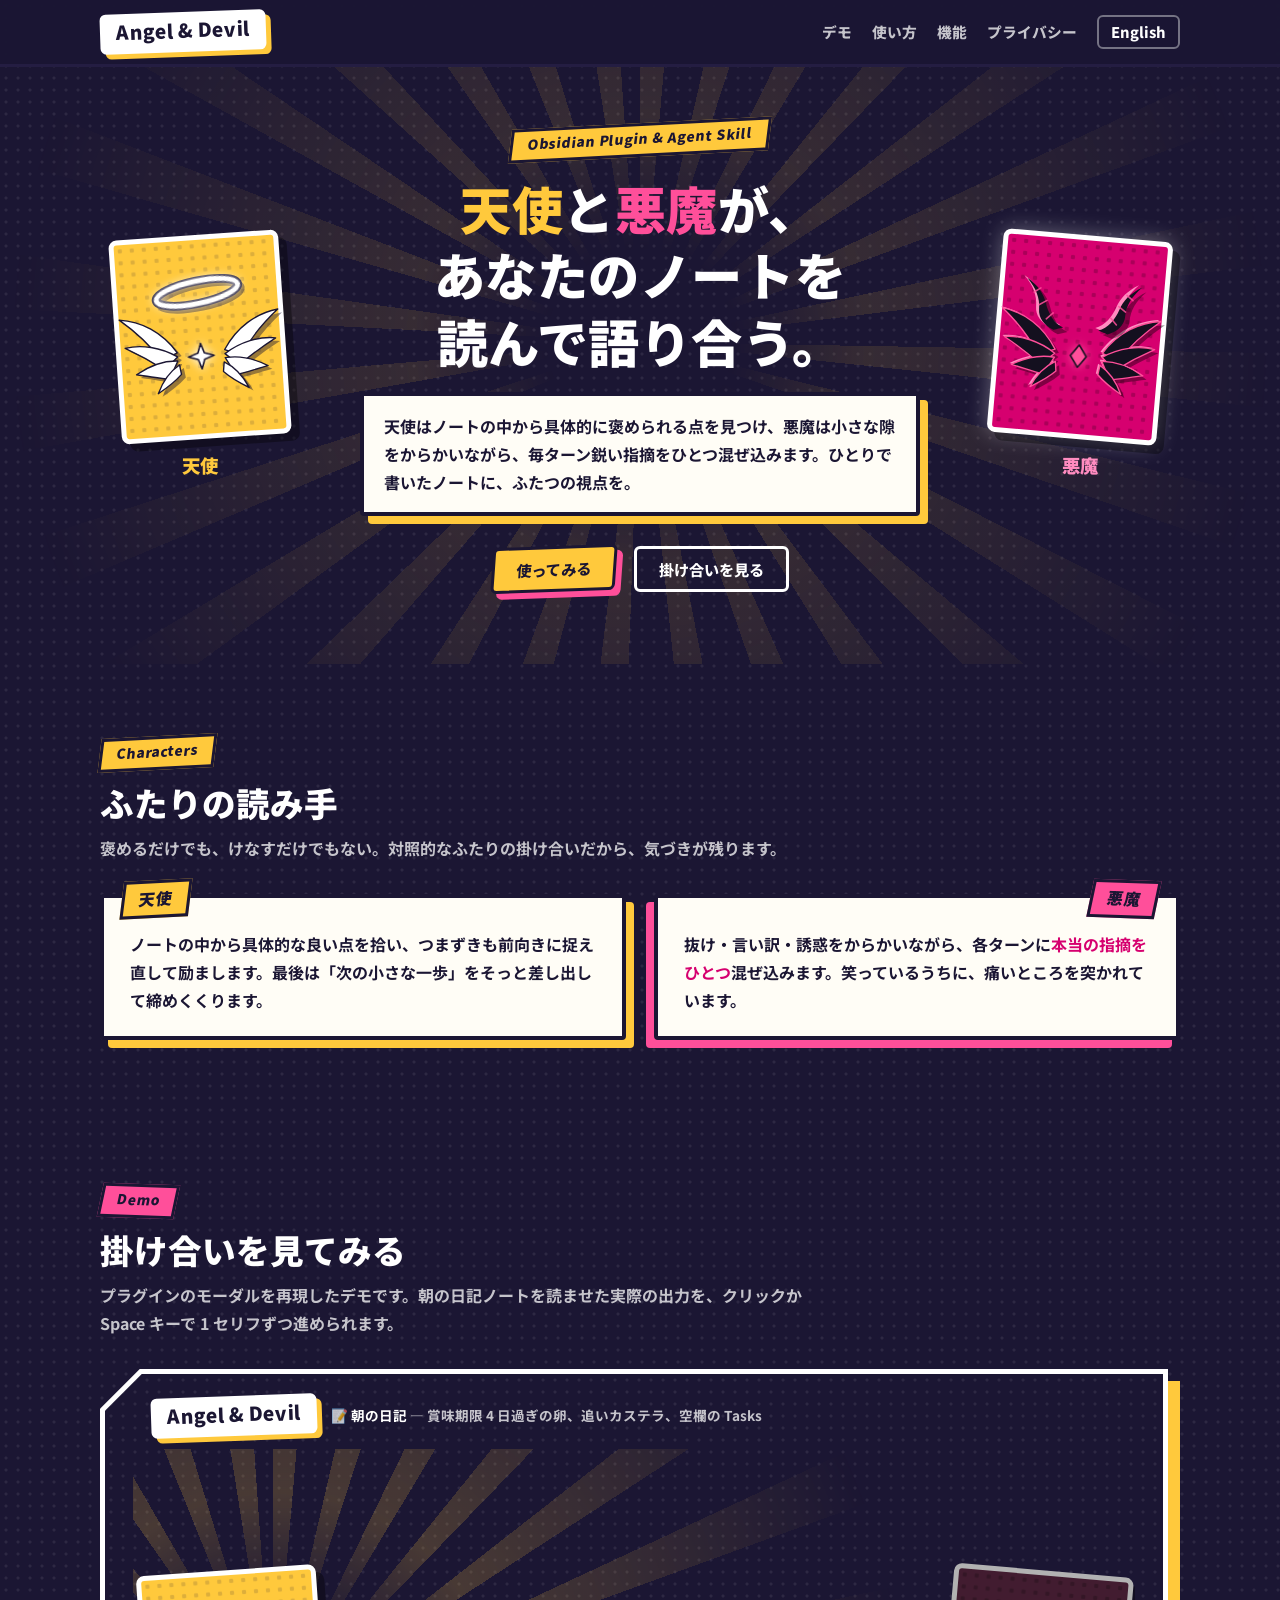
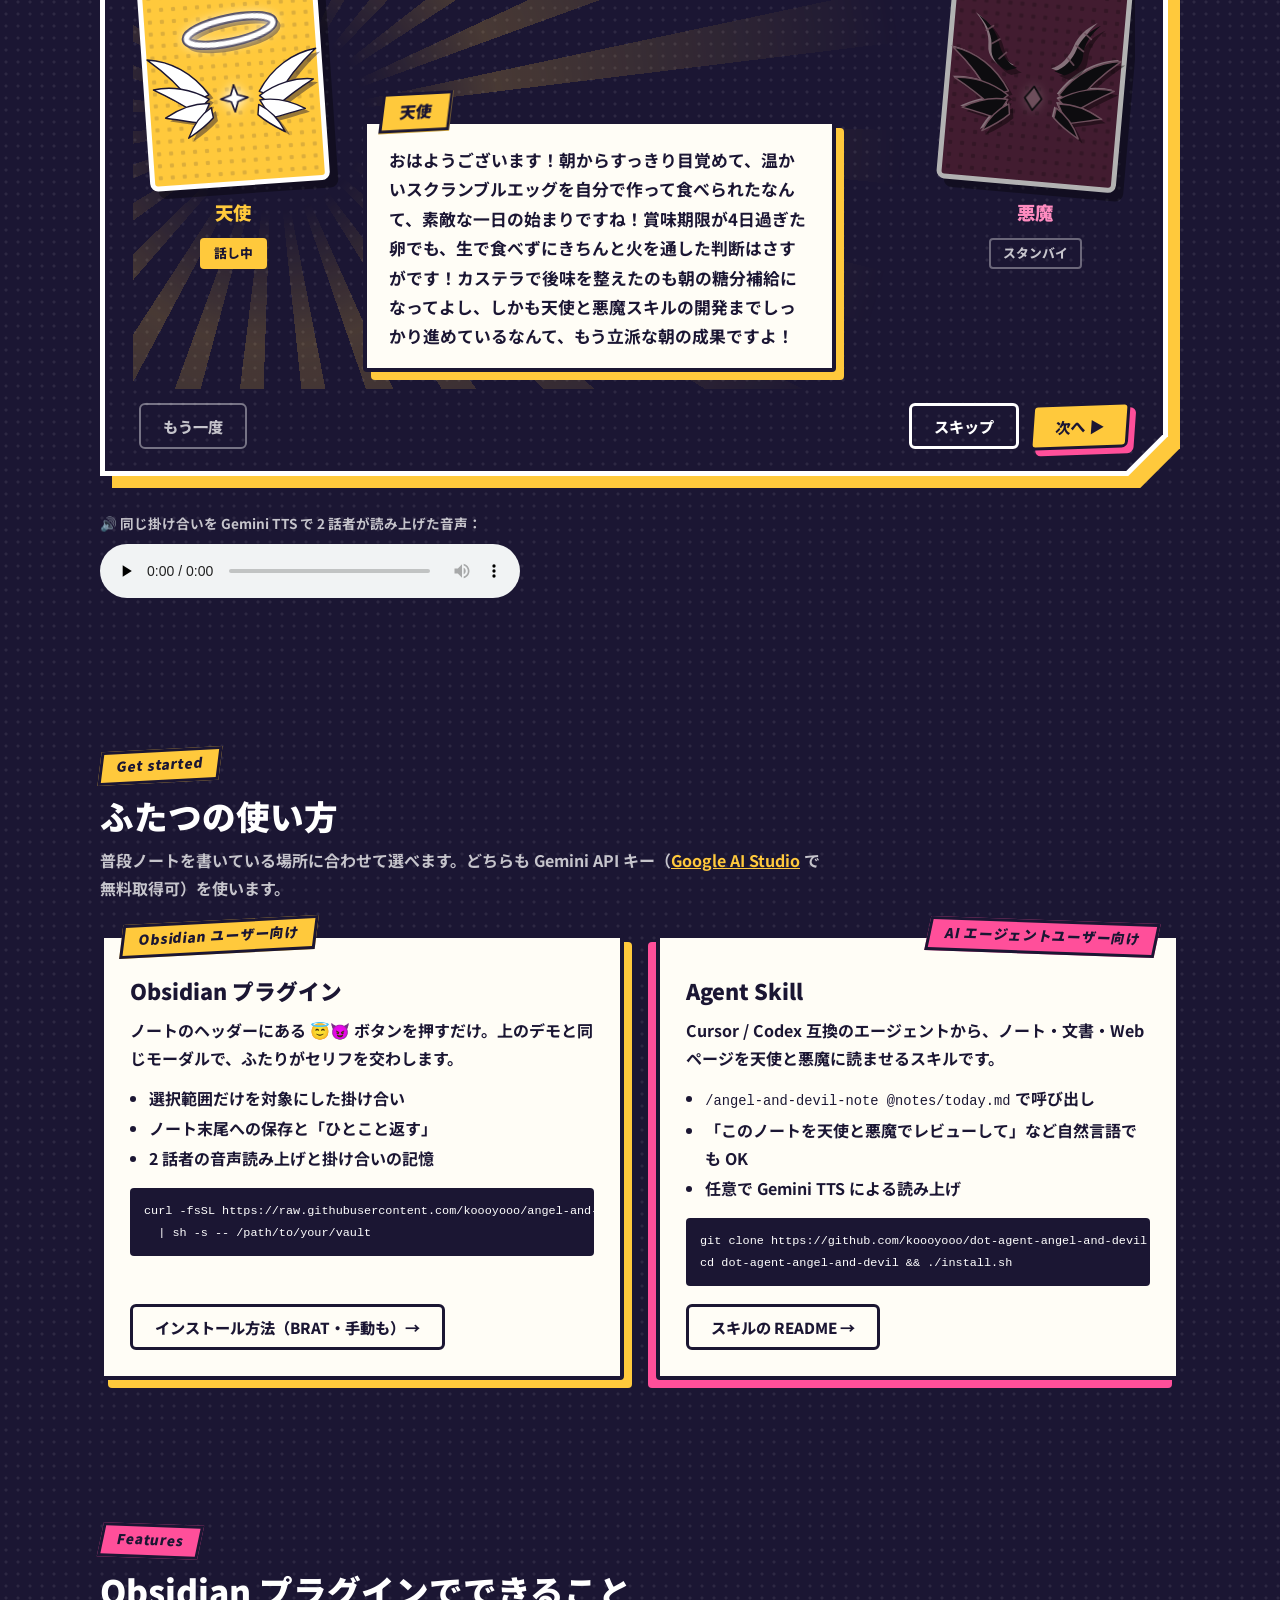
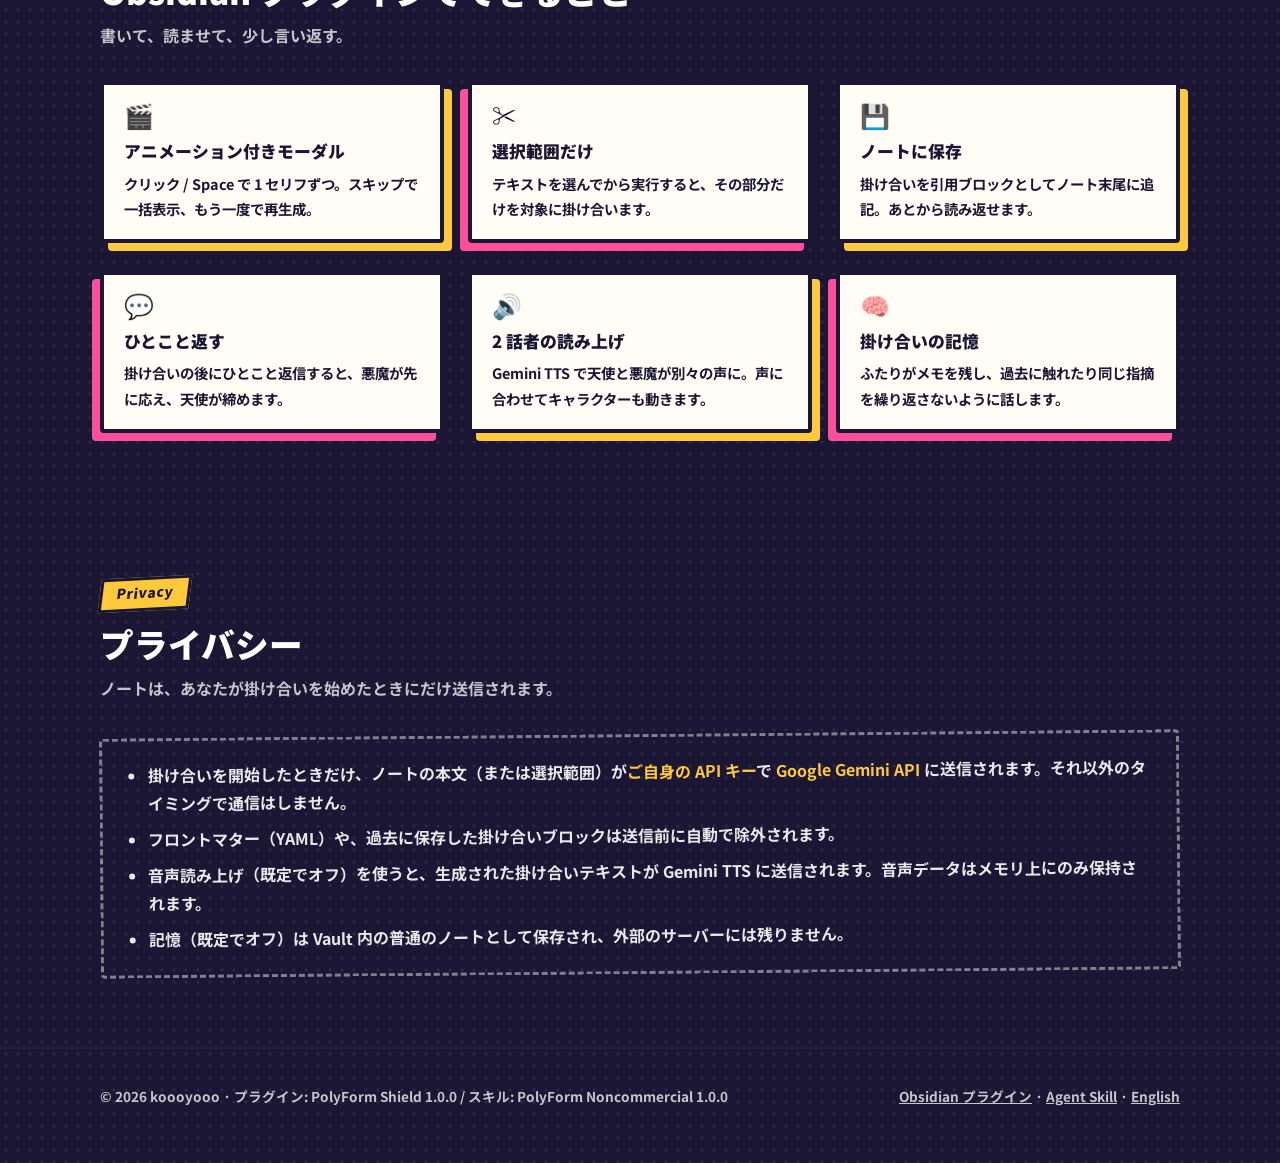
==== index.html @ 2443565c "Sync site from angel-and-devil@afa3ea9" ====
<!doctype html>
<html lang="ja">
<head>
  <meta charset="utf-8">
  <meta name="viewport" content="width=device-width, initial-scale=1">
  <title>Angel &amp; Devil — 天使と悪魔があなたのノートを読む</title>
  <meta name="description" content="天使 😇 と悪魔 😈 があなたのノートを読んで掛け合いをする。Obsidian プラグインと Agent Skill で使える、二面視点のフィードバック。">
  <meta property="og:title" content="Angel &amp; Devil">
  <meta property="og:description" content="天使と悪魔があなたのノートを読んで掛け合いをする、二面視点のフィードバック。">
  <meta property="og:image" content="assets/logo.jpg">
  <link rel="alternate" hreflang="en" href="en/">
  <link rel="alternate" hreflang="ja" href="./">
  <link rel="preconnect" href="https://fonts.googleapis.com">
  <link rel="preconnect" href="https://fonts.gstatic.com" crossorigin>
  <link href="https://fonts.googleapis.com/css2?family=Noto+Sans+JP:wght@500;700;900&display=swap" rel="stylesheet">
  <link rel="stylesheet" href="assets/style.css">
</head>
<body>
  <header class="site-header">
    <div class="wrap">
      <a class="title-chip" href="./">Angel &amp; Devil</a>
      <nav class="nav">
        <a href="#demo-section">デモ</a>
        <a href="#ways">使い方</a>
        <a href="#features">機能</a>
        <a href="#privacy">プライバシー</a>
        <a class="lang" href="en/" hreflang="en">English</a>
      </nav>
    </div>
  </header>

  <main>
    <div class="hero">
      <div class="burst" aria-hidden="true"></div>
      <div class="wrap hero-grid">
        <div class="aad-char is-angel is-speaking">
          <div class="aad-char-frame" data-avatar="angel" data-label="天使"></div>
          <div class="aad-char-name">天使</div>
        </div>
        <div class="hero-copy">
          <span class="nameplate">Obsidian Plugin &amp; Agent Skill</span>
          <h1><span class="a">天使</span>と<span class="d">悪魔</span>が、<br>あなたのノートを<br>読んで語り合う。</h1>
          <p class="lead paper">天使はノートの中から具体的に褒められる点を見つけ、悪魔は小さな隙をからかいながら、毎ターン鋭い指摘をひとつ混ぜ込みます。ひとりで書いたノートに、ふたつの視点を。</p>
          <div class="cta">
            <a class="btn primary" href="#ways">使ってみる</a>
            <a class="btn" href="#demo-section">掛け合いを見る</a>
          </div>
        </div>
        <div class="aad-char is-devil is-speaking">
          <div class="aad-char-frame" data-avatar="devil" data-label="悪魔"></div>
          <div class="aad-char-name">悪魔</div>
        </div>
      </div>
    </div>

    <section>
      <div class="wrap">
        <div class="sec-head">
          <span class="nameplate">Characters</span>
          <h2>ふたりの読み手</h2>
          <p>褒めるだけでも、けなすだけでもない。対照的なふたりの掛け合いだから、気づきが残ります。</p>
        </div>
        <div class="duo">
          <div class="paper">
            <span class="nameplate">天使</span>
            <p>ノートの中から具体的な良い点を拾い、つまずきも前向きに捉え直して励まします。最後は「次の小さな一歩」をそっと差し出して締めくくります。</p>
          </div>
          <div class="paper devil">
            <span class="nameplate devil">悪魔</span>
            <p>抜け・言い訳・誘惑をからかいながら、各ターンに<b>本当の指摘をひとつ</b>混ぜ込みます。笑っているうちに、痛いところを突かれています。</p>
          </div>
        </div>
      </div>
    </section>

    <section id="demo-section">
      <div class="wrap">
        <div class="sec-head">
          <span class="nameplate devil">Demo</span>
          <h2>掛け合いを見てみる</h2>
          <p>プラグインのモーダルを再現したデモです。朝の日記ノートを読ませた実際の出力を、クリックか Space キーで 1 セリフずつ進められます。</p>
        </div>
        <div class="aad-frame" id="demo" tabindex="0" data-speaking="話し中" data-standby="スタンバイ">
          <div class="aad-frame-inner">
            <div class="aad-panel">
              <div class="aad-header">
                <span class="title-chip">Angel &amp; Devil</span>
                <span class="aad-note">📝 <b>朝の日記</b> — 賞味期限 4 日過ぎの卵、追いカステラ、空欄の Tasks</span>
              </div>
              <div class="aad-stage">
                <div class="burst" aria-hidden="true"></div>
                <div class="aad-char is-angel">
                  <div class="aad-char-frame" data-avatar="angel" data-label="天使"></div>
                  <div class="aad-char-name">天使</div>
                  <div class="aad-char-status">スタンバイ</div>
                </div>
                <div class="aad-log" aria-live="polite"></div>
                <div class="aad-char is-devil">
                  <div class="aad-char-frame" data-avatar="devil" data-label="悪魔"></div>
                  <div class="aad-char-name">悪魔</div>
                  <div class="aad-char-status">スタンバイ</div>
                </div>
              </div>
              <div class="aad-actions">
                <button type="button" class="btn ghost" data-act="reset">もう一度</button>
                <span class="spacer"></span>
                <button type="button" class="btn" data-act="all">スキップ</button>
                <button type="button" class="btn primary" data-act="next">次へ ▶</button>
              </div>
            </div>
          </div>
        </div>
        <p class="demo-hint">🔊 同じ掛け合いを Gemini TTS で 2 話者が読み上げた音声：</p>
        <audio controls preload="none" src="assets/sample-ja.mp3" style="width:min(420px,100%);margin-top:8px"></audio>
        <template id="demo-lines">
          <p data-who="angel">おはようございます！朝からすっきり目覚めて、温かいスクランブルエッグを自分で作って食べられたなんて、素敵な一日の始まりですね！賞味期限が4日過ぎた卵でも、生で食べずにきちんと火を通した判断はさすがです！カステラで後味を整えたのも朝の糖分補給になってよし、しかも天使と悪魔スキルの開発までしっかり進めているなんて、もう立派な朝の成果ですよ！</p>
          <p data-who="devil">ケッ、賞味期限切れ4日の卵をスクランブルにして、追いカステラだと？朝からカオスなコンボじゃねえか！しかも「卵っぽいからカステラで押し込んだ」だって？卵の味を卵と砂糖のかたまりで打ち消す気かよ、まだ半分寝てやがるな！ヒッヒッヒ、Tasks のチェックボックスも3つとも空っぽじゃねえか。書かなきゃ失敗もしねえ——最高のライフハックだぜ！</p>
          <p data-who="angel">悪魔さん、大げさですよ！カステラの甘さのおかげか、ノートにも「朝から良い感じで目が覚めた」とちゃんと書いてあります。それだけで立派な勝ちです！空欄のタスクは、巨大な ToDo を悩むより先にスキル開発へ飛び込んだ証拠でもありますよね。お水を一杯飲んだら、今日のご褒美タスクをひとつだけ小さく決めてみませんか？</p>
          <p data-who="devil">ヒッヒッヒ、「スキル開発はそこそこ進んだ」ねえ。本丸の重い仕事から逃げて、キラキラした横道ツール弄りに逃げてるだけじゃねえのか？昼ごろに「ヴィンテージ卵」が腹で蜂起したら、予定ぜんぶドタキャンできる鉄壁の言い訳が手に入るぜ！戦術的食中毒ホリデーで、罪悪感ゼロのサボりを決めこめ！</p>
          <p data-who="angel">お腹は大丈夫です、悪魔の言うことなんか聞かないで！早起きして日記を書いて、このスキルのマルチスピーカー音声まで繋いだ朝は、それだけで大きな勝利です！お水か温かいお茶でお腹を優しく労って、今日の小さなゴールを一行だけ書いて、素敵な一日を楽しんでくださいね。応援しています！</p>
        </template>
      </div>
    </section>

    <section id="ways">
      <div class="wrap">
        <div class="sec-head">
          <span class="nameplate">Get started</span>
          <h2>ふたつの使い方</h2>
          <p>普段ノートを書いている場所に合わせて選べます。どちらも Gemini API キー（<a href="https://aistudio.google.com/apikey">Google AI Studio</a> で無料取得可）を使います。</p>
        </div>
        <div class="ways">
          <div class="way paper">
            <span class="nameplate">Obsidian ユーザー向け</span>
            <h3>Obsidian プラグイン</h3>
            <p>ノートのヘッダーにある 😇😈 ボタンを押すだけ。上のデモと同じモーダルで、ふたりがセリフを交わします。</p>
            <ul>
              <li>選択範囲だけを対象にした掛け合い</li>
              <li>ノート末尾への保存と「ひとこと返す」</li>
              <li>2 話者の音声読み上げと掛け合いの記憶</li>
            </ul>
            <pre><code>curl -fsSL https://raw.githubusercontent.com/koooyooo/angel-and-devil-obsidian/main/install.sh \
  | sh -s -- /path/to/your/vault</code></pre>
            <a class="btn" href="https://github.com/koooyooo/angel-and-devil-obsidian/blob/main/README_ja.md">インストール方法（BRAT・手動も）→</a>
          </div>
          <div class="way paper devil">
            <span class="nameplate devil">AI エージェントユーザー向け</span>
            <h3>Agent Skill</h3>
            <p>Cursor / Codex 互換のエージェントから、ノート・文書・Web ページを天使と悪魔に読ませるスキルです。</p>
            <ul>
              <li><code>/angel-and-devil-note @notes/today.md</code> で呼び出し</li>
              <li>「このノートを天使と悪魔でレビューして」など自然言語でも OK</li>
              <li>任意で Gemini TTS による読み上げ</li>
            </ul>
            <pre><code>git clone https://github.com/koooyooo/dot-agent-angel-and-devil.git
cd dot-agent-angel-and-devil &amp;&amp; ./install.sh</code></pre>
            <a class="btn" href="https://github.com/koooyooo/dot-agent-angel-and-devil/blob/main/README_ja.md">スキルの README →</a>
          </div>
        </div>
      </div>
    </section>

    <section id="features">
      <div class="wrap">
        <div class="sec-head">
          <span class="nameplate devil">Features</span>
          <h2>Obsidian プラグインでできること</h2>
          <p>書いて、読ませて、少し言い返す。</p>
        </div>
        <div class="features">
          <div class="feature paper"><div class="ico">🎬</div><h3>アニメーション付きモーダル</h3><p>クリック / Space で 1 セリフずつ。スキップで一括表示、もう一度で再生成。</p></div>
          <div class="feature paper"><div class="ico">✂️</div><h3>選択範囲だけ</h3><p>テキストを選んでから実行すると、その部分だけを対象に掛け合います。</p></div>
          <div class="feature paper"><div class="ico">💾</div><h3>ノートに保存</h3><p>掛け合いを引用ブロックとしてノート末尾に追記。あとから読み返せます。</p></div>
          <div class="feature paper"><div class="ico">💬</div><h3>ひとこと返す</h3><p>掛け合いの後にひとこと返信すると、悪魔が先に応え、天使が締めます。</p></div>
          <div class="feature paper"><div class="ico">🔊</div><h3>2 話者の読み上げ</h3><p>Gemini TTS で天使と悪魔が別々の声に。声に合わせてキャラクターも動きます。</p></div>
          <div class="feature paper"><div class="ico">🧠</div><h3>掛け合いの記憶</h3><p>ふたりがメモを残し、過去に触れたり同じ指摘を繰り返さないように話します。</p></div>
        </div>
      </div>
    </section>

    <section id="privacy">
      <div class="wrap">
        <div class="sec-head">
          <span class="nameplate">Privacy</span>
          <h2>プライバシー</h2>
          <p>ノートは、あなたが掛け合いを始めたときにだけ送信されます。</p>
        </div>
        <div class="tip">
          <ul>
            <li>掛け合いを開始したときだけ、ノートの本文（または選択範囲）が<b>ご自身の API キー</b>で <b>Google Gemini API</b> に送信されます。それ以外のタイミングで通信はしません。</li>
            <li>フロントマター（YAML）や、過去に保存した掛け合いブロックは送信前に自動で除外されます。</li>
            <li>音声読み上げ（既定でオフ）を使うと、生成された掛け合いテキストが Gemini TTS に送信されます。音声データはメモリ上にのみ保持されます。</li>
            <li>記憶（既定でオフ）は Vault 内の普通のノートとして保存され、外部のサーバーには残りません。</li>
          </ul>
        </div>
      </div>
    </section>
  </main>

  <footer>
    <div class="wrap">
      <span>© 2026 koooyooo · プラグイン: PolyForm Shield 1.0.0 / スキル: PolyForm Noncommercial 1.0.0</span>
      <span>
        <a href="https://github.com/koooyooo/angel-and-devil-obsidian">Obsidian プラグイン</a> ·
        <a href="https://github.com/koooyooo/dot-agent-angel-and-devil">Agent Skill</a> ·
        <a href="en/" hreflang="en">English</a>
      </span>
    </div>
  </footer>

  <script src="assets/characters.js"></script>
  <script src="assets/demo.js"></script>
</body>
</html>
---- assets/style.css ----
/* Angel & Devil — project site.
   Visual language taken from the plugin's banter modal (angel-and-devil-obsidian/styles.css):
   dotted ink background, chamfered white frame with a yellow offset shadow, paper bubbles with
   thick ink borders and hard offset shadows, skewed nameplates, speed-line burst. */
:root {
  --ink: #1b1633;
  --ink-2: #241d42;
  --paper: #fffdf6;
  --angel: #ffc93c;
  --angel-soft: #fff1c2;
  --devil: #ff4f9a;
  --devil-deep: #d6006f;
  --devil-name: #ff8cc0;
  --white-dim: rgba(255, 255, 255, 0.75);
  --chamfer: polygon(40px 0, 100% 0, 100% calc(100% - 40px), calc(100% - 40px) 100%, 0 100%, 0 40px);
  --max: 1120px;
}

* { box-sizing: border-box; }
html { scroll-behavior: smooth; }
body {
  margin: 0;
  color: #fff;
  /* Same as Obsidian's default UI font (the modal inherits it): system gothic first, Noto Sans JP as the fallback. */
  font-family: -apple-system, BlinkMacSystemFont, "Segoe UI", "Hiragino Sans", "Hiragino Kaku Gothic ProN", "Noto Sans JP", "Yu Gothic UI", Meiryo, sans-serif;
  font-weight: 700;
  line-height: 1.75;
  background-color: var(--ink);
  background-image: radial-gradient(rgba(255, 255, 255, 0.08) 1.3px, transparent 1.8px);
  background-size: 12px 12px;
  -webkit-font-smoothing: antialiased;
  overflow-x: hidden;
}
a { color: var(--angel); }
img { max-width: 100%; display: block; }
code, pre { font-family: ui-monospace, "SF Mono", Menlo, Consolas, monospace; font-size: 0.86em; font-weight: 500; }
.wrap { max-width: var(--max); margin: 0 auto; padding: 0 20px; }

/* ---------- Shared pieces ---------- */

.title-chip {
  display: inline-block;
  background: #fff;
  color: var(--ink);
  padding: 2px 16px 4px;
  border-radius: 6px;
  transform: rotate(-2deg);
  box-shadow: 5px 5px 0 var(--angel);
  font-weight: 900;
  font-size: 1.2rem;
  letter-spacing: 0.03em;
  text-decoration: none;
  white-space: nowrap;
}

.nameplate {
  display: inline-block;
  padding: 1px 14px 3px;
  border: 3px solid var(--ink);
  color: var(--ink);
  font-weight: 900;
  font-size: 0.85rem;
  letter-spacing: 0.06em;
  transform: skewX(-10deg) rotate(-3deg);
  background: var(--angel);
}
.nameplate.devil { background: var(--devil); transform: skewX(-10deg) rotate(2deg); }

.paper {
  background: var(--paper);
  color: var(--ink);
  border: 4px solid var(--ink);
  border-radius: 4px;
  box-shadow: 8px 8px 0 var(--angel);
}
.paper.devil { box-shadow: -8px 8px 0 var(--devil); }

.btn {
  display: inline-flex; align-items: center; justify-content: center; gap: 8px;
  min-height: 46px; padding: 0 22px;
  border-radius: 6px; font: inherit; font-weight: 800; font-size: 0.95rem;
  text-decoration: none; cursor: pointer;
  border: 3px solid #fff; background: transparent; color: #fff;
  transition: transform 0.15s, box-shadow 0.15s;
}
.btn:hover { transform: translateY(-2px); }
.btn.primary {
  border-color: var(--ink); background: var(--angel); color: var(--ink);
  transform: skewX(-6deg) rotate(-2deg); box-shadow: 6px 6px 0 var(--devil);
}
.btn.primary:hover { transform: skewX(-6deg) rotate(-2deg) translateY(-2px); box-shadow: 8px 8px 0 var(--devil); }
.btn.devil { border-color: var(--devil); color: var(--devil); }
.btn.ghost { border: 2px solid rgba(255, 255, 255, 0.4); color: var(--white-dim); }
.btn.ghost:hover { border-color: #fff; color: #fff; }
.btn:disabled { opacity: 0.45; cursor: default; transform: none; }
.btn:focus-visible { outline: 3px solid #fff; outline-offset: 3px; }

/* ---------- Header ---------- */

.site-header {
  position: sticky; top: 0; z-index: 20;
  background: rgba(27, 22, 51, 0.92);
  backdrop-filter: blur(6px);
  border-bottom: 3px solid var(--ink-2);
}
.site-header .wrap { display: flex; align-items: center; justify-content: space-between; height: 64px; gap: 16px; }
.nav { display: flex; gap: 20px; align-items: center; font-size: 0.92rem; }
.nav a { color: var(--white-dim); text-decoration: none; font-weight: 800; }
.nav a:hover { color: var(--angel); }
.nav a.lang { border: 2px solid rgba(255, 255, 255, 0.4); border-radius: 6px; padding: 2px 12px; color: #fff; }
.nav a.lang:hover { border-color: var(--devil); color: var(--devil); }
@media (max-width: 760px) { .nav a:not(.lang) { display: none; } }

/* ---------- Character cards (same as the modal) ---------- */

.aad-char { position: relative; z-index: 1; display: flex; flex-direction: column; align-items: center; justify-content: center; gap: 10px; }
.aad-char-frame {
  width: 180px; aspect-ratio: 200 / 240;
  border: 5px solid #fff; border-radius: 8px;
  background-size: 12px 12px;
  box-shadow: 8px 8px 0 rgba(0, 0, 0, 0.35);
  filter: grayscale(0.75) brightness(0.7);
  transition: filter 0.25s;
}
.aad-char.is-angel .aad-char-frame {
  background-color: var(--angel);
  background-image: radial-gradient(rgba(27, 22, 51, 0.15) 2px, transparent 2.6px);
  transform: rotate(-4deg);
}
.aad-char.is-devil .aad-char-frame {
  background-color: var(--devil-deep);
  background-image: radial-gradient(rgba(0, 0, 0, 0.2) 2px, transparent 2.6px);
  transform: rotate(5deg);
}
.aad-char.is-speaking .aad-char-frame { filter: none; }
.aad-char.is-speaking.is-devil .aad-char-frame { box-shadow: 8px 8px 0 rgba(0, 0, 0, 0.35), 0 0 22px rgba(255, 255, 255, 0.35); }
.aad-symbol { display: block; width: 100%; height: 100%; overflow: visible; }
.aad-char.is-speaking .aad-symbol { animation: aad-hop 0.8s ease-in-out infinite; }
.aad-wing { transform-box: view-box; }
.aad-wing-l { transform-origin: 92px 140px; }
.aad-wing-r { transform-origin: 108px 140px; }
.aad-char.is-speaking .aad-wing-l { animation: aad-flap-l 0.5s ease-in-out infinite; }
.aad-char.is-speaking .aad-wing-r { animation: aad-flap-r 0.5s ease-in-out infinite; }
.aad-halo { transform-box: view-box; transform-origin: 100px 64px; }
.aad-char.is-speaking .aad-halo { animation: aad-halo 0.38s ease-in-out infinite alternate; }
.aad-glow-white { filter: drop-shadow(0 0 6px #fff); }
.aad-glow-pink { filter: drop-shadow(0 0 6px var(--devil)); }
.aad-char-name { font-weight: 900; font-size: 1.15em; }
.aad-char.is-angel .aad-char-name { color: var(--angel); }
.aad-char.is-devil .aad-char-name { color: var(--devil-name); }
.aad-char-status {
  padding: 2px 12px; border-radius: 4px;
  border: 2px solid rgba(255, 255, 255, 0.35);
  font-size: 0.8em; font-weight: 800; color: var(--white-dim);
}
.aad-char.is-speaking .aad-char-status { border-color: transparent; color: var(--ink); }
.aad-char.is-angel.is-speaking .aad-char-status { background: var(--angel); }
.aad-char.is-devil.is-speaking .aad-char-status { background: var(--devil); }

/* Speed-line burst behind the speaker */
.burst {
  position: absolute; top: 50%; left: 14%;
  width: 1600px; height: 1600px; border-radius: 50%;
  transform: translate(-50%, -50%);
  --burst: rgba(255, 201, 60, 0.2);
  background: repeating-conic-gradient(from 0deg, var(--burst) 0deg 5deg, transparent 5deg 13deg);
  -webkit-mask-image: radial-gradient(circle, transparent 8%, #000 20%, transparent 56%);
  mask-image: radial-gradient(circle, transparent 8%, #000 20%, transparent 56%);
  pointer-events: none;
  transition: left 0.4s;
  animation: aad-burst 28s linear infinite;
}
.burst-devil > .burst, .burst.devil { left: 86%; --burst: rgba(255, 79, 154, 0.24); }

/* ---------- Hero ---------- */

.hero { position: relative; overflow: hidden; padding: 56px 0 72px; }
.hero .burst { left: 50%; top: 46%; --burst: rgba(255, 201, 60, 0.12); }
.hero-grid { position: relative; display: grid; grid-template-columns: 200px minmax(0, 1fr) 200px; gap: 28px; align-items: center; }
.hero-copy { text-align: center; }
.hero-copy .nameplate { margin-bottom: 18px; }
.hero h1 { font-size: clamp(1.9rem, 4.6vw, 3.2rem); line-height: 1.3; margin: 0 0 18px; font-weight: 900; letter-spacing: 0.01em; }
.hero h1 .a { color: var(--angel); }
.hero h1 .d { color: var(--devil); }
.hero .lead { max-width: 560px; margin: 0 auto 30px; padding: 16px 20px; text-align: left; font-size: 1rem; }
.cta { display: flex; gap: 18px; justify-content: center; flex-wrap: wrap; }
.hero .aad-char-frame { width: 170px; }
@media (max-width: 900px) {
  .hero-grid { grid-template-columns: minmax(0, 1fr) minmax(0, 1fr); }
  .hero-copy { grid-column: 1 / -1; grid-row: 1; }
  .hero .aad-char-frame { width: 130px; }
}

/* ---------- Sections ---------- */

section { position: relative; padding: 72px 0; }
.sec-head { margin-bottom: 32px; }
.sec-head h2 { font-size: clamp(1.5rem, 3.4vw, 2.1rem); line-height: 1.35; margin: 10px 0 8px; font-weight: 900; }
.sec-head p { margin: 0; color: var(--white-dim); max-width: 720px; }

/* Characters intro */
.duo { display: grid; grid-template-columns: minmax(0, 1fr) minmax(0, 1fr); gap: 28px; }
@media (max-width: 760px) { .duo { grid-template-columns: minmax(0, 1fr); } }
.duo .paper { padding: 24px 26px 22px; position: relative; }
.duo .paper .nameplate { position: absolute; top: -18px; left: 18px; font-size: 1rem; }
.duo .paper.devil .nameplate { left: auto; right: 18px; }
.duo .paper p { margin: 8px 0 0; }
.duo .paper b { color: var(--devil-deep); }

/* ---------- Demo: replica of the modal ---------- */

.aad-frame { position: relative; margin: 0 12px 12px 0; }
.aad-frame::before {
  content: ""; position: absolute; inset: 12px -12px -12px 12px;
  background: var(--angel); clip-path: var(--chamfer); pointer-events: none;
}
.aad-frame-inner { position: relative; padding: 5px; background: #fff; clip-path: var(--chamfer); }
.aad-panel {
  display: flex; flex-direction: column; gap: 14px;
  padding: 22px 28px;
  background-color: var(--ink);
  background-image: radial-gradient(rgba(255, 255, 255, 0.08) 1.3px, transparent 1.8px);
  background-size: 12px 12px;
  clip-path: polygon(37px 0, 100% 0, 100% calc(100% - 37px), calc(100% - 37px) 100%, 0 100%, 0 37px);
}
.aad-header { display: flex; align-items: center; gap: 14px; padding: 0 10px 0 18px; flex-wrap: wrap; }
.aad-note { font-size: 0.85rem; color: var(--white-dim); }
.aad-note b { color: #fff; }
.aad-stage {
  position: relative; height: 540px;
  display: grid; grid-template-columns: 200px minmax(0, 1fr) 200px; gap: 20px;
  overflow: hidden;
}
.aad-log {
  position: relative; z-index: 1;
  display: flex; flex-direction: column; gap: 22px;
  padding: 18px 14px 18px 10px;
  overflow-y: auto; overscroll-behavior: contain; cursor: pointer;
  scrollbar-width: thin; scrollbar-color: rgba(255, 255, 255, 0.25) transparent;
}
.aad-log > :first-child { margin-top: auto; }
.aad-bubble { max-width: 88%; display: flex; flex-direction: column; opacity: 0.55; transition: opacity 0.25s; }
.aad-bubble.is-angel { align-self: flex-start; }
.aad-bubble.is-devil { align-self: flex-end; align-items: flex-end; }
.aad-bubble.is-current { opacity: 1; animation: aad-pop 0.45s cubic-bezier(0.3, 1.4, 0.5, 1) both; }
.aad-bubble.is-devil.is-current .aad-bubble-body { animation: aad-shake 0.6s ease-in-out 0.3s 1; }
.aad-nameplate {
  align-self: flex-start; position: relative; z-index: 1;
  margin: 0 18px -12px; padding: 2px 16px 4px;
  border: 3px solid var(--ink); color: var(--ink); font-weight: 900;
  transform: skewX(-10deg) rotate(-3deg);
  background: var(--angel);
}
.aad-bubble.is-devil .aad-nameplate { align-self: flex-end; background: var(--devil); }
.aad-bubble-body {
  padding: 22px 22px 16px;
  border: 4px solid var(--ink); border-radius: 4px;
  background: var(--paper); color: var(--ink);
  font-weight: 700; line-height: 1.75;
}
.aad-bubble.is-angel .aad-bubble-body { box-shadow: 8px 8px 0 var(--angel); }
.aad-bubble.is-devil .aad-bubble-body { box-shadow: -8px 8px 0 var(--devil); }
.aad-bubble.is-current .aad-bubble-body { font-size: 1.05em; }
.aad-actions { display: flex; gap: 12px; align-items: center; flex-wrap: wrap; padding: 0 6px; }
.aad-actions .spacer { flex: 1 1 auto; }
.aad-actions audio { height: 40px; max-width: 100%; }
.demo-hint { margin: 36px 0 0; font-size: 0.85rem; color: var(--white-dim); }

@media (max-width: 860px) {
  .aad-panel { padding: 20px 16px; }
  .aad-stage { height: auto; grid-template-columns: minmax(0, 1fr) minmax(0, 1fr); gap: 12px 8px; }
  .aad-stage .aad-char.is-angel { grid-column: 1; grid-row: 1; }
  .aad-stage .aad-char.is-devil { grid-column: 2; grid-row: 1; }
  .aad-log { grid-column: 1 / -1; grid-row: 2; height: 460px; padding: 18px 10px; }
  .aad-stage .aad-char-frame { width: 96px; border-width: 4px; }
  .aad-stage .burst { top: 70px; }
  .aad-bubble { max-width: 96%; }
  .aad-bubble-body { padding: 18px 16px 12px; font-size: 0.92rem; }
  .aad-bubble.is-current .aad-bubble-body { font-size: 0.95rem; }
}

/* ---------- Ways to use ---------- */

.ways { display: grid; grid-template-columns: minmax(0, 1fr) minmax(0, 1fr); gap: 32px; }
@media (max-width: 860px) { .ways { grid-template-columns: minmax(0, 1fr); } }
.way { min-width: 0; padding: 30px 26px 26px; position: relative; display: flex; flex-direction: column; }
.way .nameplate { position: absolute; top: -18px; left: 18px; }
.way.devil .nameplate { left: auto; right: 18px; }
.way h3 { margin: 4px 0 6px; font-size: 1.35rem; font-weight: 900; }
.way p { margin: 0 0 12px; }
.way ul { margin: 0 0 16px; padding-left: 1.2em; }
.way li + li { margin-top: 2px; }
.way pre {
  margin: 0 0 18px; padding: 12px 14px;
  background: var(--ink); color: #fff; border-radius: 4px;
  overflow-x: auto; white-space: pre; line-height: 1.6;
}
.way .btn { margin-top: auto; align-self: flex-start; border-color: var(--ink); color: var(--ink); }
.way .btn:hover { background: var(--ink); color: #fff; }

/* ---------- Features ---------- */

.features { display: grid; grid-template-columns: repeat(3, minmax(0, 1fr)); gap: 28px 24px; }
@media (max-width: 860px) { .features { grid-template-columns: repeat(2, minmax(0, 1fr)); } }
@media (max-width: 560px) { .features { grid-template-columns: minmax(0, 1fr); } }
.feature { padding: 18px 20px; }
.feature:nth-child(even) { box-shadow: -8px 8px 0 var(--devil); }
.feature .ico { font-size: 1.5rem; line-height: 1; }
.feature h3 { font-size: 1.05rem; font-weight: 900; margin: 10px 0 4px; }
.feature p { font-size: 0.9rem; margin: 0; }

/* ---------- Privacy (tip card style) ---------- */

.tip { padding: 20px 26px 22px; border: 3px dashed rgba(255, 255, 255, 0.45); border-radius: 4px; transform: rotate(-0.5deg); }
.tip ul { margin: 0; padding-left: 1.2em; color: rgba(255, 255, 255, 0.9); }
.tip li + li { margin-top: 8px; }
.tip b { color: var(--angel); }

/* ---------- Footer ---------- */

footer { padding: 36px 0 56px; border-top: 3px solid var(--ink-2); color: var(--white-dim); font-size: 0.85rem; }
footer .wrap { display: flex; justify-content: space-between; align-items: center; gap: 16px; flex-wrap: wrap; }
footer a { color: var(--white-dim); }
footer a:hover { color: var(--angel); }

/* ---------- Motion (from the plugin) ---------- */

@keyframes aad-burst { to { transform: translate(-50%, -50%) rotate(360deg); } }
@keyframes aad-hop { 0%, 100% { transform: translateY(0) rotate(0); } 40% { transform: translateY(-10px) rotate(-2deg); } 70% { transform: translateY(-3px) rotate(1deg); } }
@keyframes aad-flap-l { 0%, 100% { transform: rotate(0deg); } 50% { transform: rotate(-9deg); } }
@keyframes aad-flap-r { 0%, 100% { transform: rotate(0deg); } 50% { transform: rotate(9deg); } }
@keyframes aad-halo { from { transform: scale(0.94); opacity: 0.75; } to { transform: scale(1.06); opacity: 1; } }
@keyframes aad-pop { 0% { transform: scale(0.85); opacity: 0; } 60% { transform: scale(1.03); opacity: 1; } 100% { transform: scale(1); opacity: 1; } }
@keyframes aad-shake { 0%, 100% { transform: translateX(0); } 20% { transform: translateX(-4px) rotate(-0.6deg); } 40% { transform: translateX(4px) rotate(0.6deg); } 60% { transform: translateX(-2px); } 80% { transform: translateX(2px); } }
@media (prefers-reduced-motion: reduce) {
  *, *::before, *::after { animation: none !important; transition: none !important; }
  html { scroll-behavior: auto; }
}
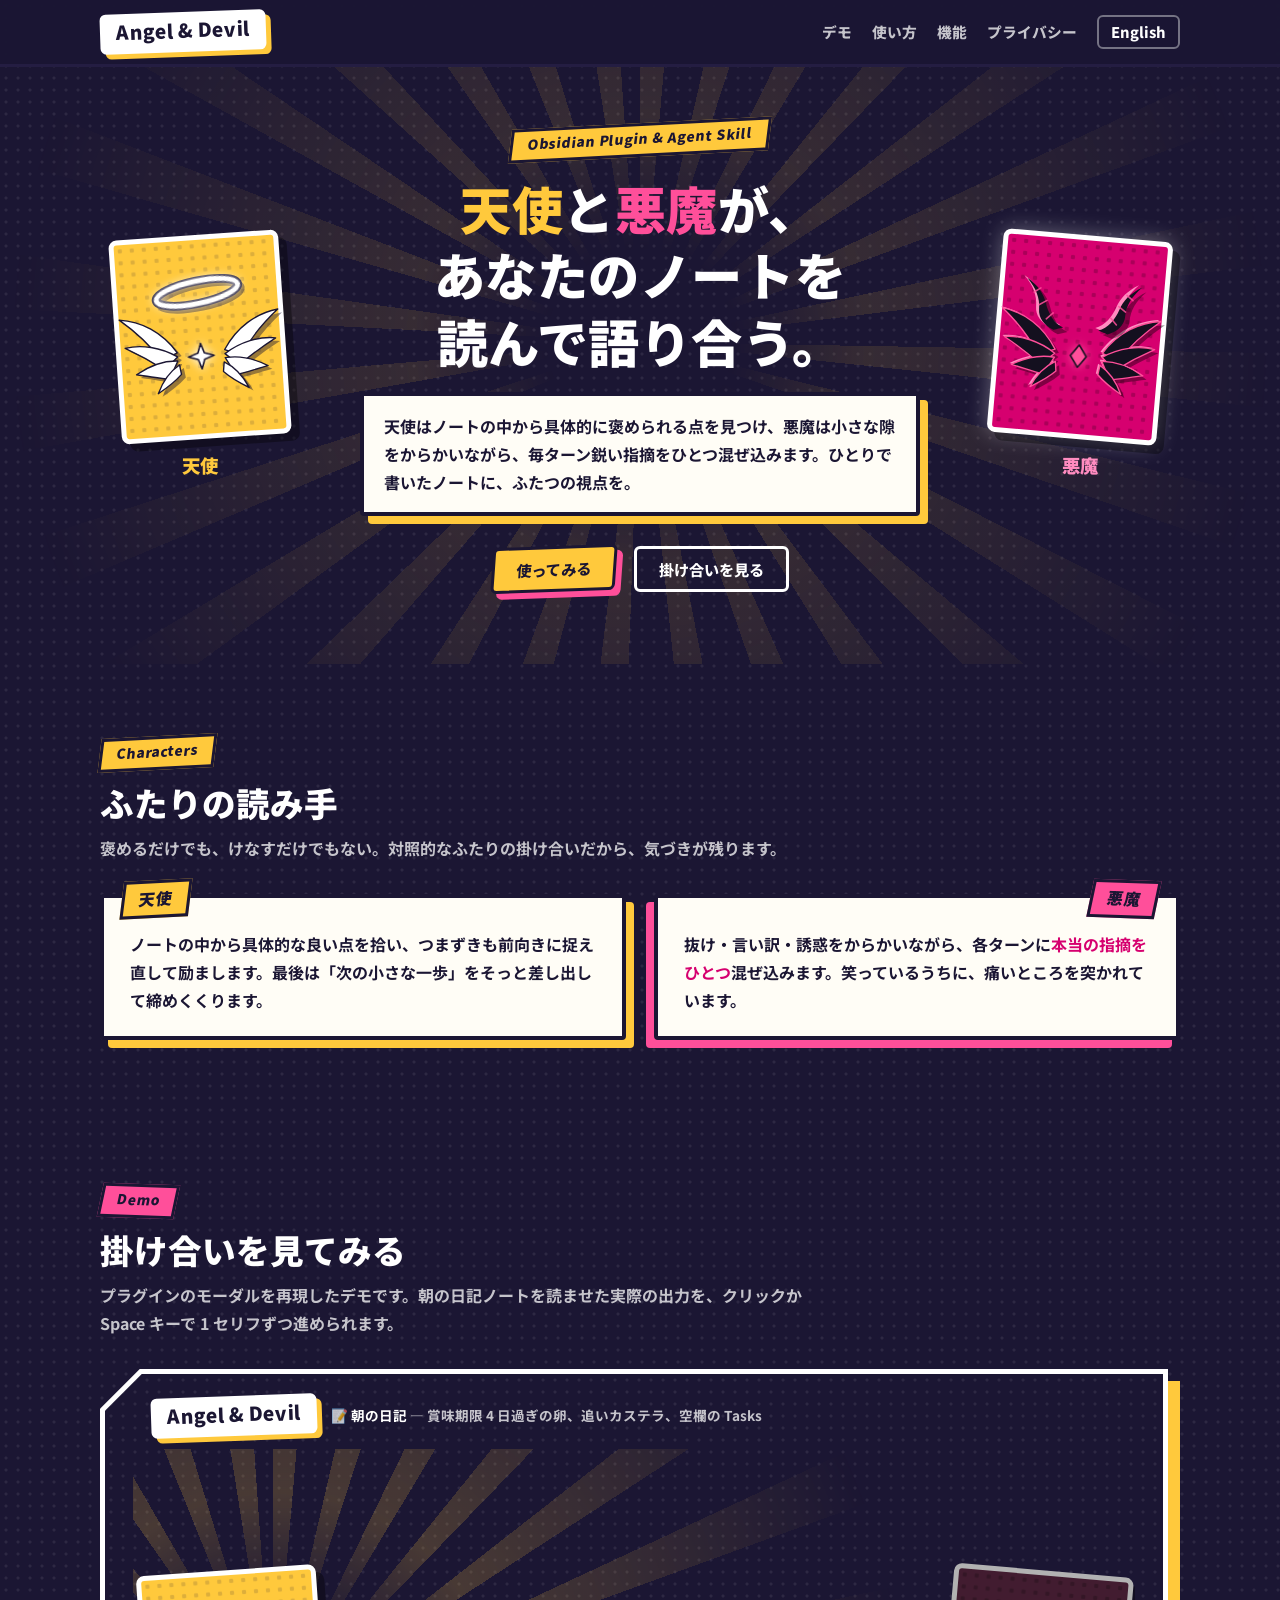
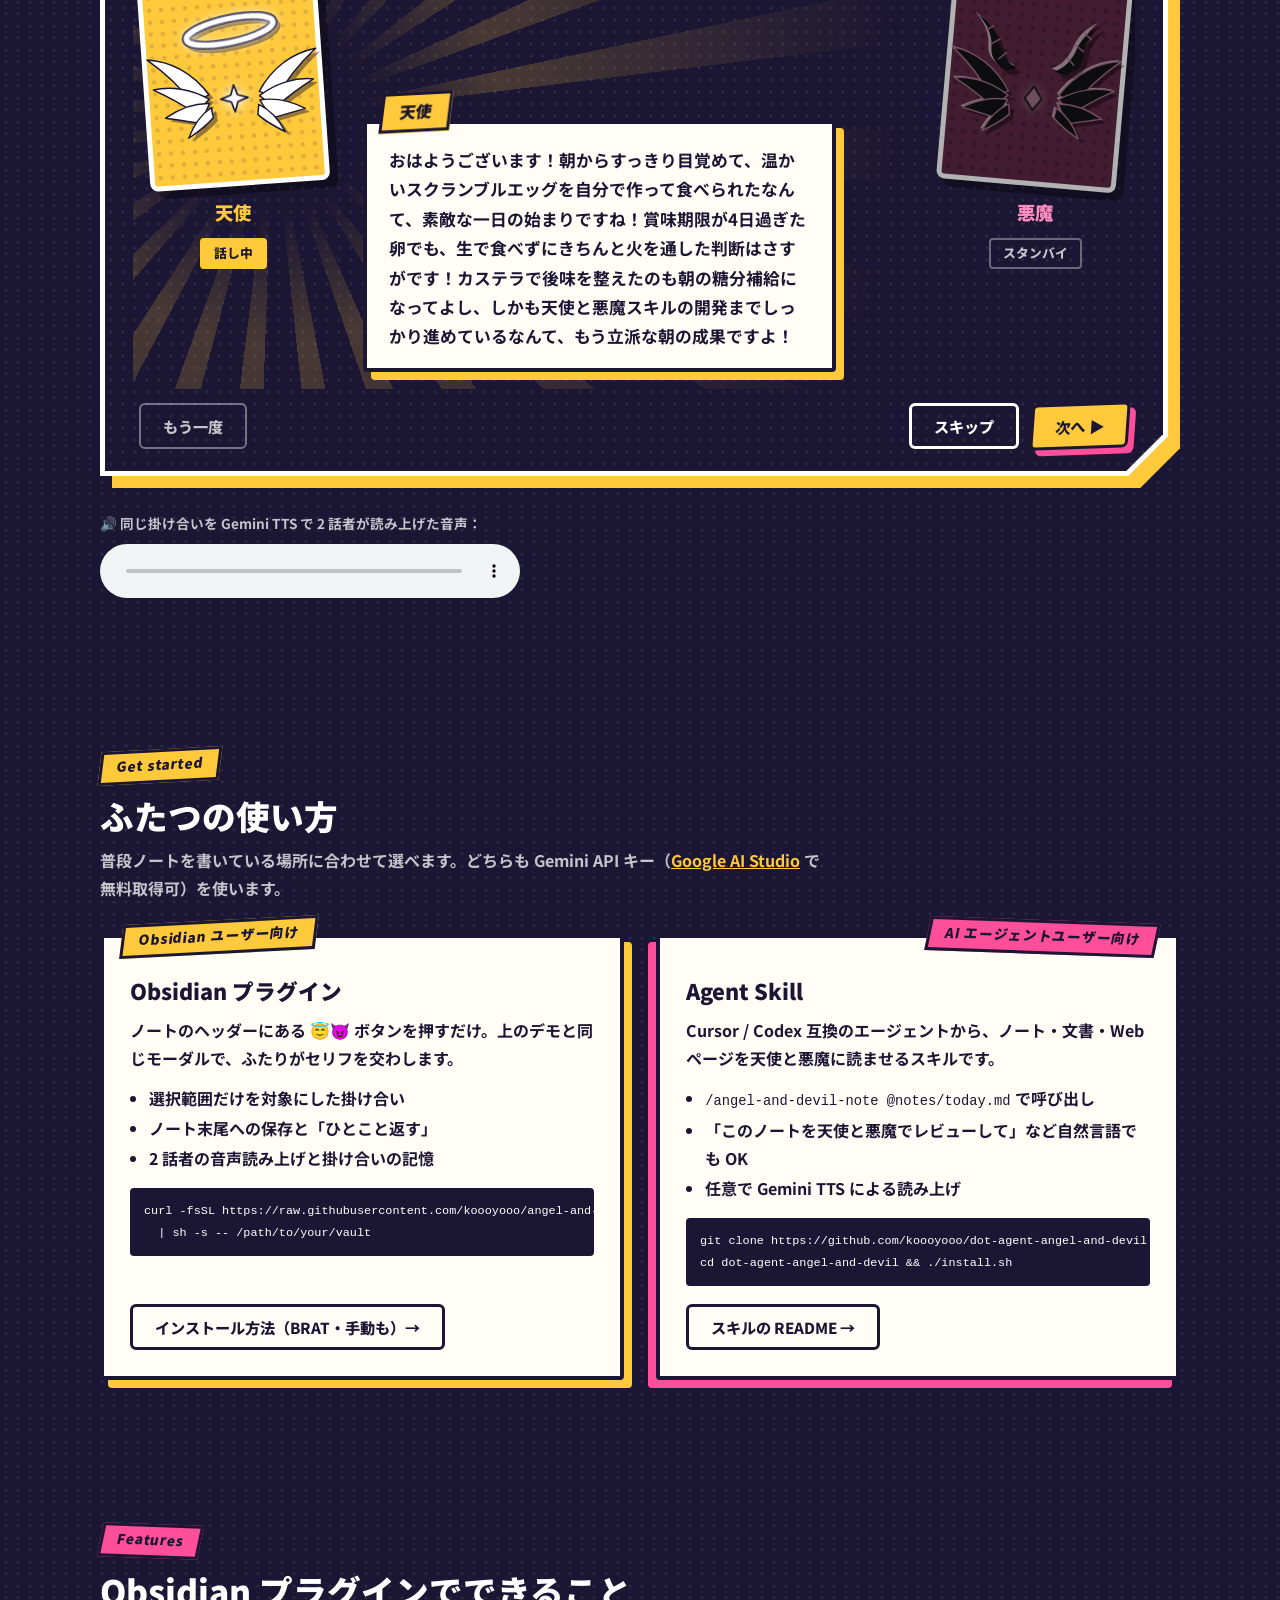
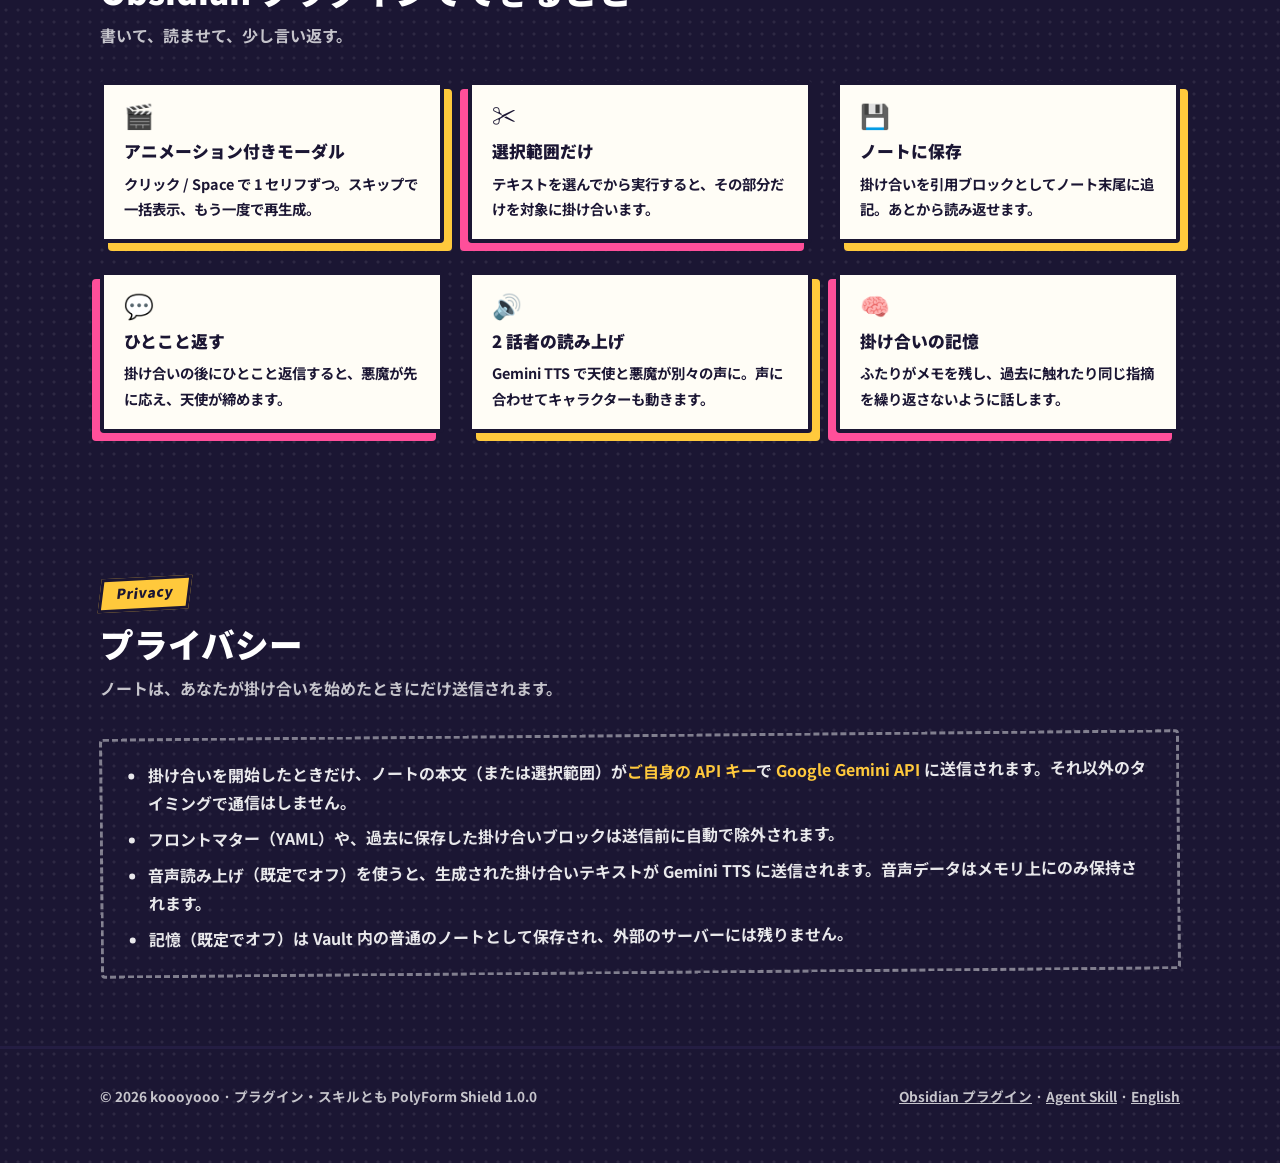
==== commit aec5e53f: "Sync site from angel-and-devil@6135d54" ====
--- a/index.html
+++ b/index.html
@@ -199,7 +199,7 @@
 
   <footer>
     <div class="wrap">
-      <span>© 2026 koooyooo · プラグイン: PolyForm Shield 1.0.0 / スキル: PolyForm Noncommercial 1.0.0</span>
+      <span>© 2026 koooyooo · プラグイン・スキルとも PolyForm Shield 1.0.0</span>
       <span>
         <a href="https://github.com/koooyooo/angel-and-devil-obsidian">Obsidian プラグイン</a> ·
         <a href="https://github.com/koooyooo/dot-agent-angel-and-devil">Agent Skill</a> ·
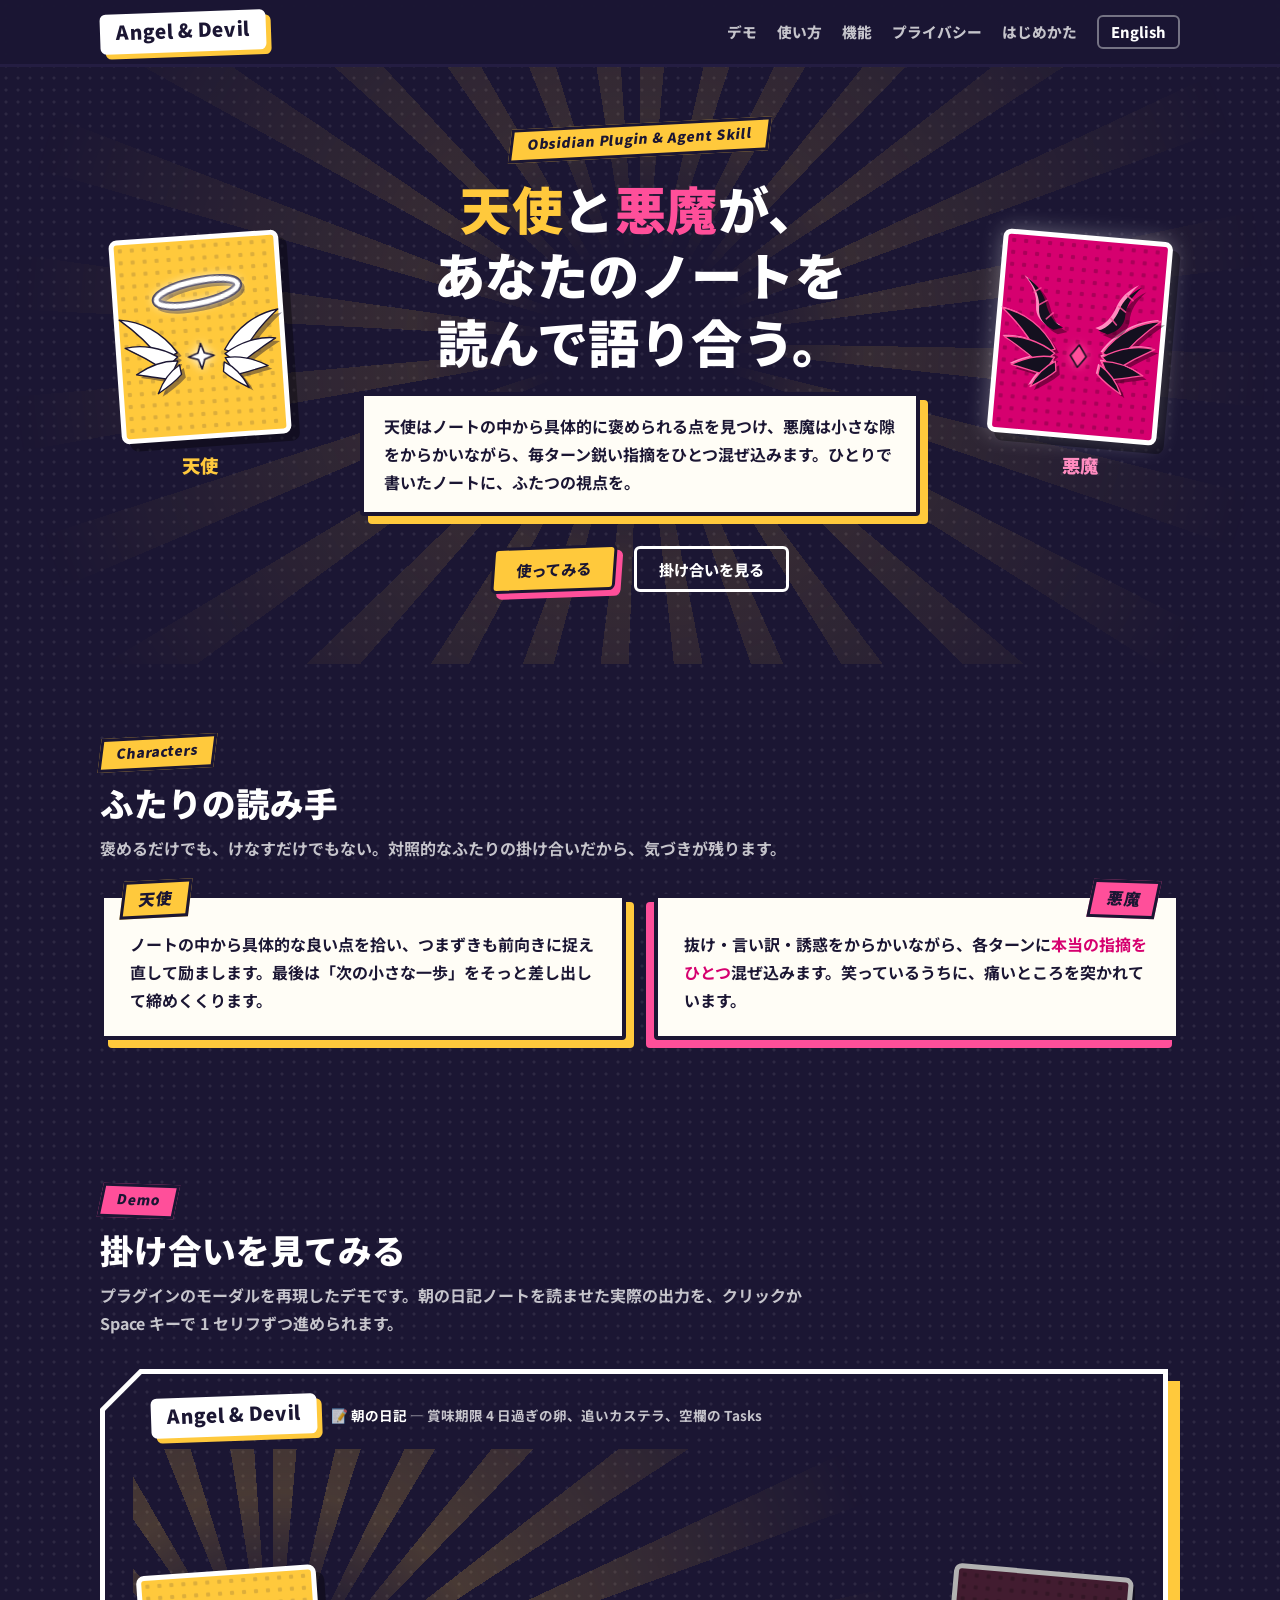
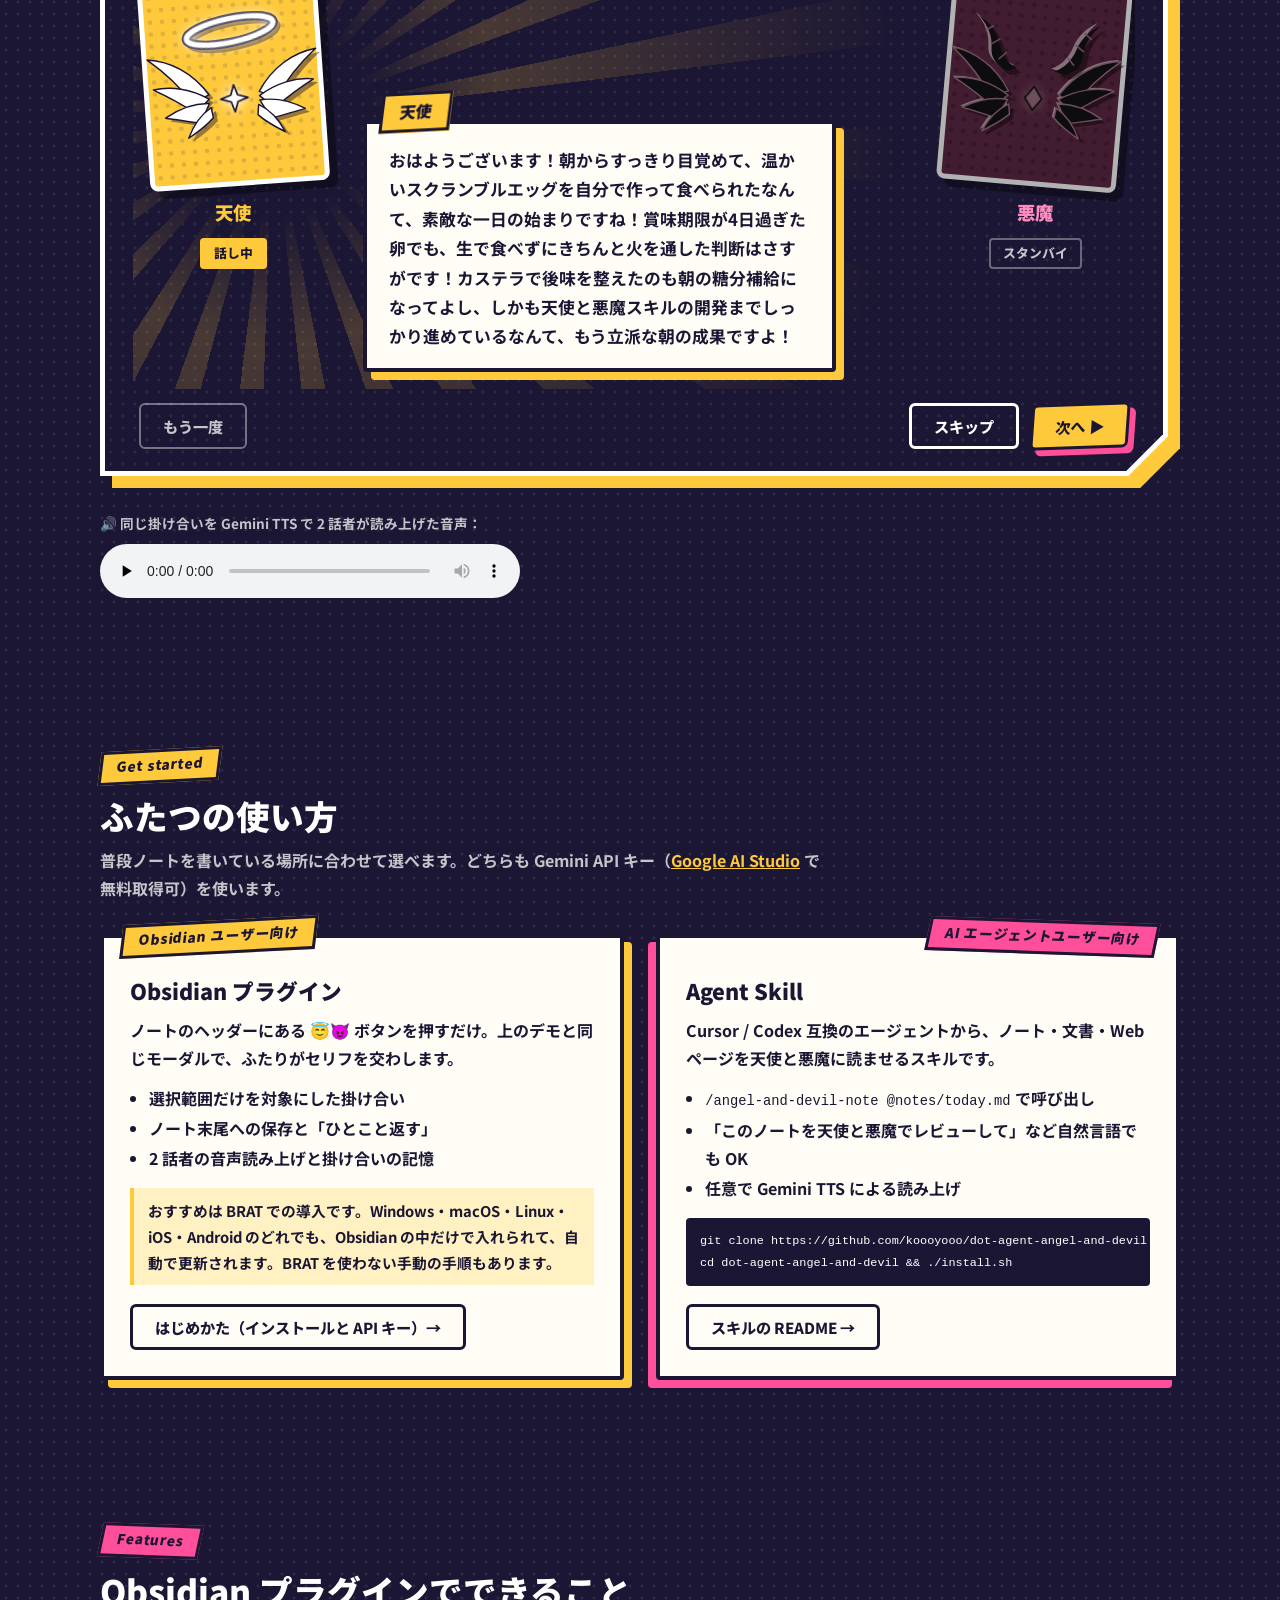
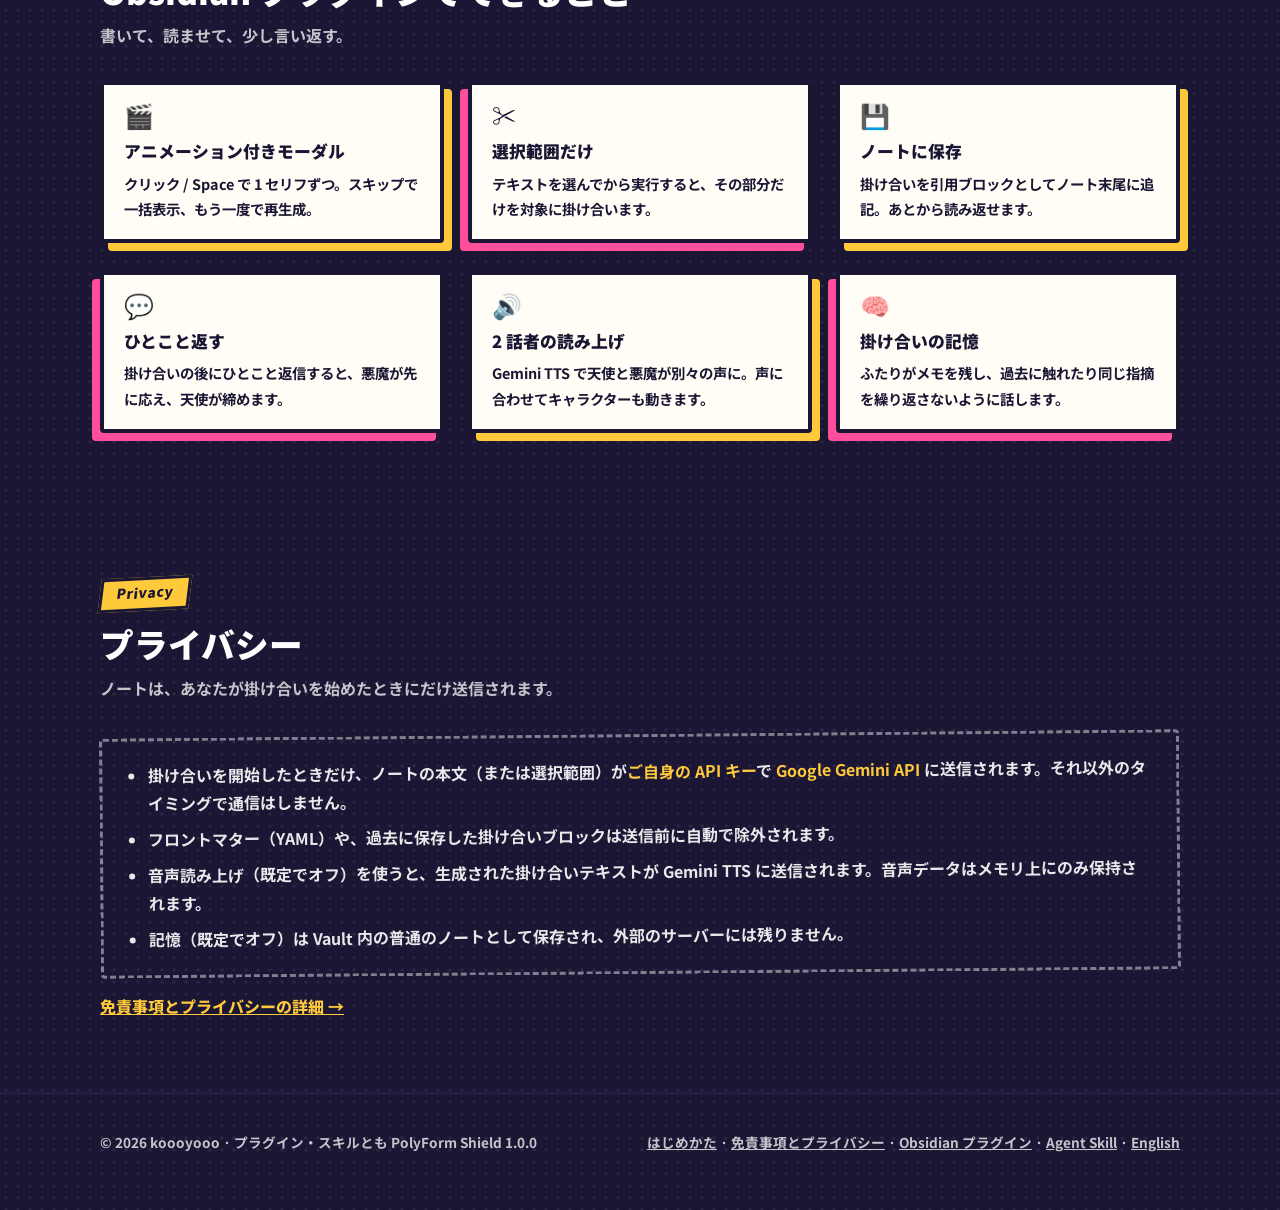
==== commit 939ad1b6: "Sync site from angel-and-devil@a8348ed" ====
--- a/index.html
+++ b/index.html
@@ -24,6 +24,7 @@
         <a href="#ways">使い方</a>
         <a href="#features">機能</a>
         <a href="#privacy">プライバシー</a>
+        <a href="getting-started.html">はじめかた</a>
         <a class="lang" href="en/" hreflang="en">English</a>
       </nav>
     </div>
@@ -139,9 +140,8 @@
               <li>ノート末尾への保存と「ひとこと返す」</li>
               <li>2 話者の音声読み上げと掛け合いの記憶</li>
             </ul>
-            <pre><code>curl -fsSL https://raw.githubusercontent.com/koooyooo/angel-and-devil-obsidian/main/install.sh \
-  | sh -s -- /path/to/your/vault</code></pre>
-            <a class="btn" href="https://github.com/koooyooo/angel-and-devil-obsidian/blob/main/README_ja.md">インストール方法（BRAT・手動も）→</a>
+            <p class="way-note">おすすめは <b>BRAT</b> での導入です。Windows・macOS・Linux・iOS・Android のどれでも、Obsidian の中だけで入れられて、自動で更新されます。BRAT を使わない手動の手順もあります。</p>
+            <a class="btn" href="getting-started.html">はじめかた（インストールと API キー）→</a>
           </div>
           <div class="way paper devil">
             <span class="nameplate devil">AI エージェントユーザー向け</span>
@@ -193,6 +193,7 @@
             <li>記憶（既定でオフ）は Vault 内の普通のノートとして保存され、外部のサーバーには残りません。</li>
           </ul>
         </div>
+        <p class="more"><a href="legal.html">免責事項とプライバシーの詳細 →</a></p>
       </div>
     </section>
   </main>
@@ -201,6 +202,8 @@
     <div class="wrap">
       <span>© 2026 koooyooo · プラグイン・スキルとも PolyForm Shield 1.0.0</span>
       <span>
+        <a href="getting-started.html">はじめかた</a> ·
+        <a href="legal.html">免責事項とプライバシー</a> ·
         <a href="https://github.com/koooyooo/angel-and-devil-obsidian">Obsidian プラグイン</a> ·
         <a href="https://github.com/koooyooo/dot-agent-angel-and-devil">Agent Skill</a> ·
         <a href="en/" hreflang="en">English</a>
--- a/assets/style.css
+++ b/assets/style.css
@@ -295,6 +295,7 @@
   background: var(--ink); color: #fff; border-radius: 4px;
   overflow-x: auto; white-space: pre; line-height: 1.6;
 }
+.way .way-note { margin: 0 0 18px; padding: 10px 14px; border-left: 4px solid var(--angel); background: var(--angel-soft); font-size: 0.92rem; }
 .way .btn { margin-top: auto; align-self: flex-start; border-color: var(--ink); color: var(--ink); }
 .way .btn:hover { background: var(--ink); color: #fff; }
 
@@ -315,6 +316,45 @@
 .tip ul { margin: 0; padding-left: 1.2em; color: rgba(255, 255, 255, 0.9); }
 .tip li + li { margin-top: 8px; }
 .tip b { color: var(--angel); }
+.more { margin: 18px 0 0; }
+.more a { font-weight: 800; }
+
+/* ---------- Guide pages (getting started, legal) ---------- */
+
+.page-head { padding: 56px 0 8px; }
+.page-head h1 { font-size: clamp(1.8rem, 4vw, 2.6rem); line-height: 1.3; margin: 12px 0 10px; font-weight: 900; }
+.page-head p { margin: 0; color: var(--white-dim); max-width: 720px; }
+.toc { display: flex; flex-wrap: wrap; gap: 10px 14px; margin: 22px 0 0; padding: 0; list-style: none; font-size: 0.9rem; }
+.toc a { color: #fff; text-decoration: none; border: 2px solid rgba(255, 255, 255, 0.35); border-radius: 6px; padding: 2px 12px; }
+.toc a:hover { border-color: var(--angel); color: var(--angel); }
+
+.doc { max-width: 820px; }
+.doc section { padding: 44px 0 8px; }
+.doc h2 { font-size: clamp(1.35rem, 3vw, 1.8rem); line-height: 1.35; margin: 10px 0 14px; font-weight: 900; }
+.doc h3 { font-size: 1.1rem; font-weight: 900; margin: 0 0 8px; }
+.doc p { margin: 0 0 14px; }
+.doc > section > p, .doc > section > ul { color: rgba(255, 255, 255, 0.9); }
+.doc ul, .doc ol { margin: 0 0 14px; padding-left: 1.4em; }
+.doc li + li { margin-top: 6px; }
+.doc .paper { padding: 26px 26px 14px; margin: 26px 0 22px; position: relative; }
+.doc .paper > .nameplate { position: absolute; top: -18px; left: 18px; }
+.doc .paper.devil > .nameplate { left: auto; right: 18px; }
+.doc .paper a { color: var(--devil-deep); }
+.doc .paper b { color: var(--ink); }
+.doc pre {
+  margin: 0 0 14px; padding: 12px 14px;
+  background: var(--ink); color: #fff; border-radius: 4px;
+  overflow-x: auto; white-space: pre; line-height: 1.6;
+}
+.doc :not(pre) > code { padding: 1px 6px; border-radius: 4px; background: rgba(255, 255, 255, 0.12); overflow-wrap: anywhere; }
+.doc .paper :not(pre) > code { background: rgba(27, 22, 51, 0.08); }
+.ui { display: inline-block; padding: 0 8px; border: 2px solid currentColor; border-radius: 4px; font-size: 0.9em; line-height: 1.5; white-space: nowrap; }
+.doc .tip { margin: 0 0 18px; }
+.doc .tip p:last-child, .doc .tip ul:last-child { margin-bottom: 0; }
+.badge { display: inline-block; margin-left: 8px; padding: 0 8px; border-radius: 4px; background: var(--devil); color: var(--ink); font-size: 0.75rem; vertical-align: 0.15em; }
+details.paper > summary { cursor: pointer; font-weight: 900; font-size: 1.05rem; list-style-position: outside; margin-left: 1em; }
+details.paper[open] > summary { margin-bottom: 12px; }
+.next { display: flex; flex-wrap: wrap; gap: 18px; margin: 34px 0 0; }
 
 /* ---------- Footer ---------- */
 
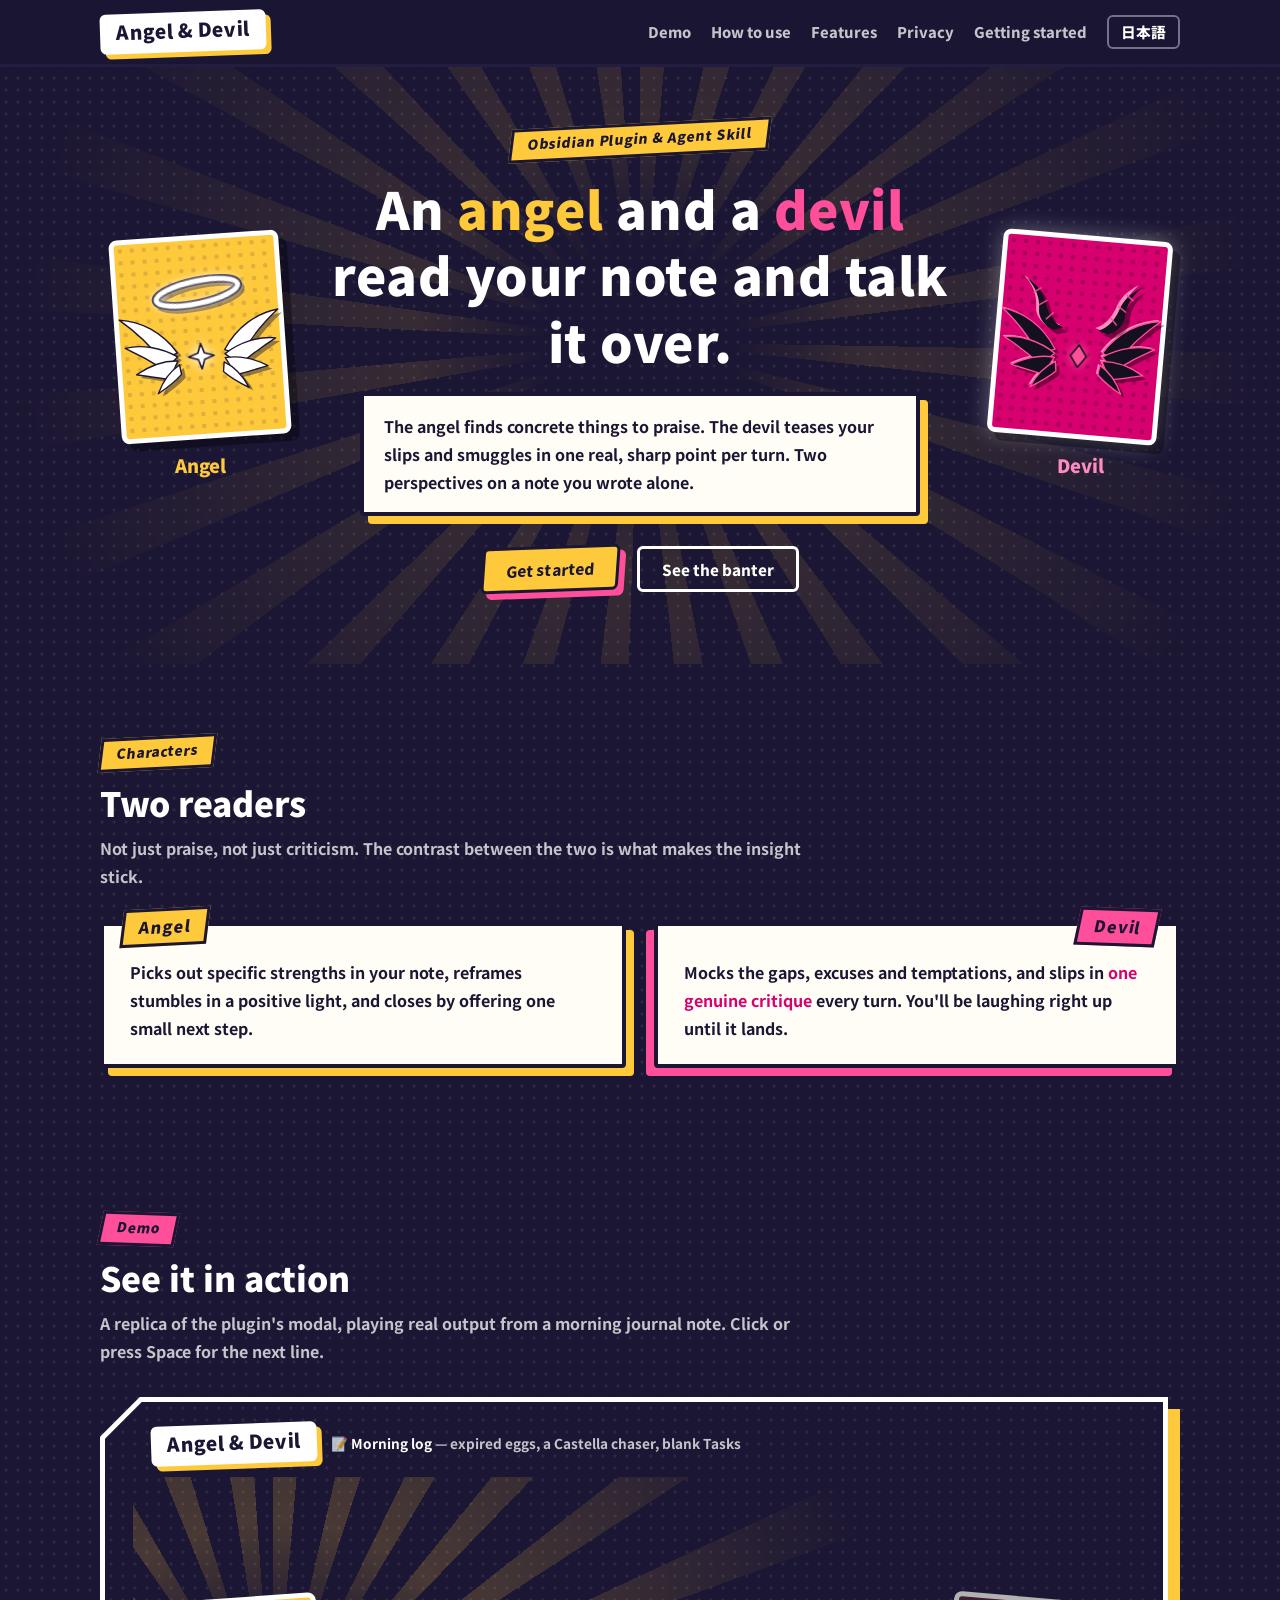
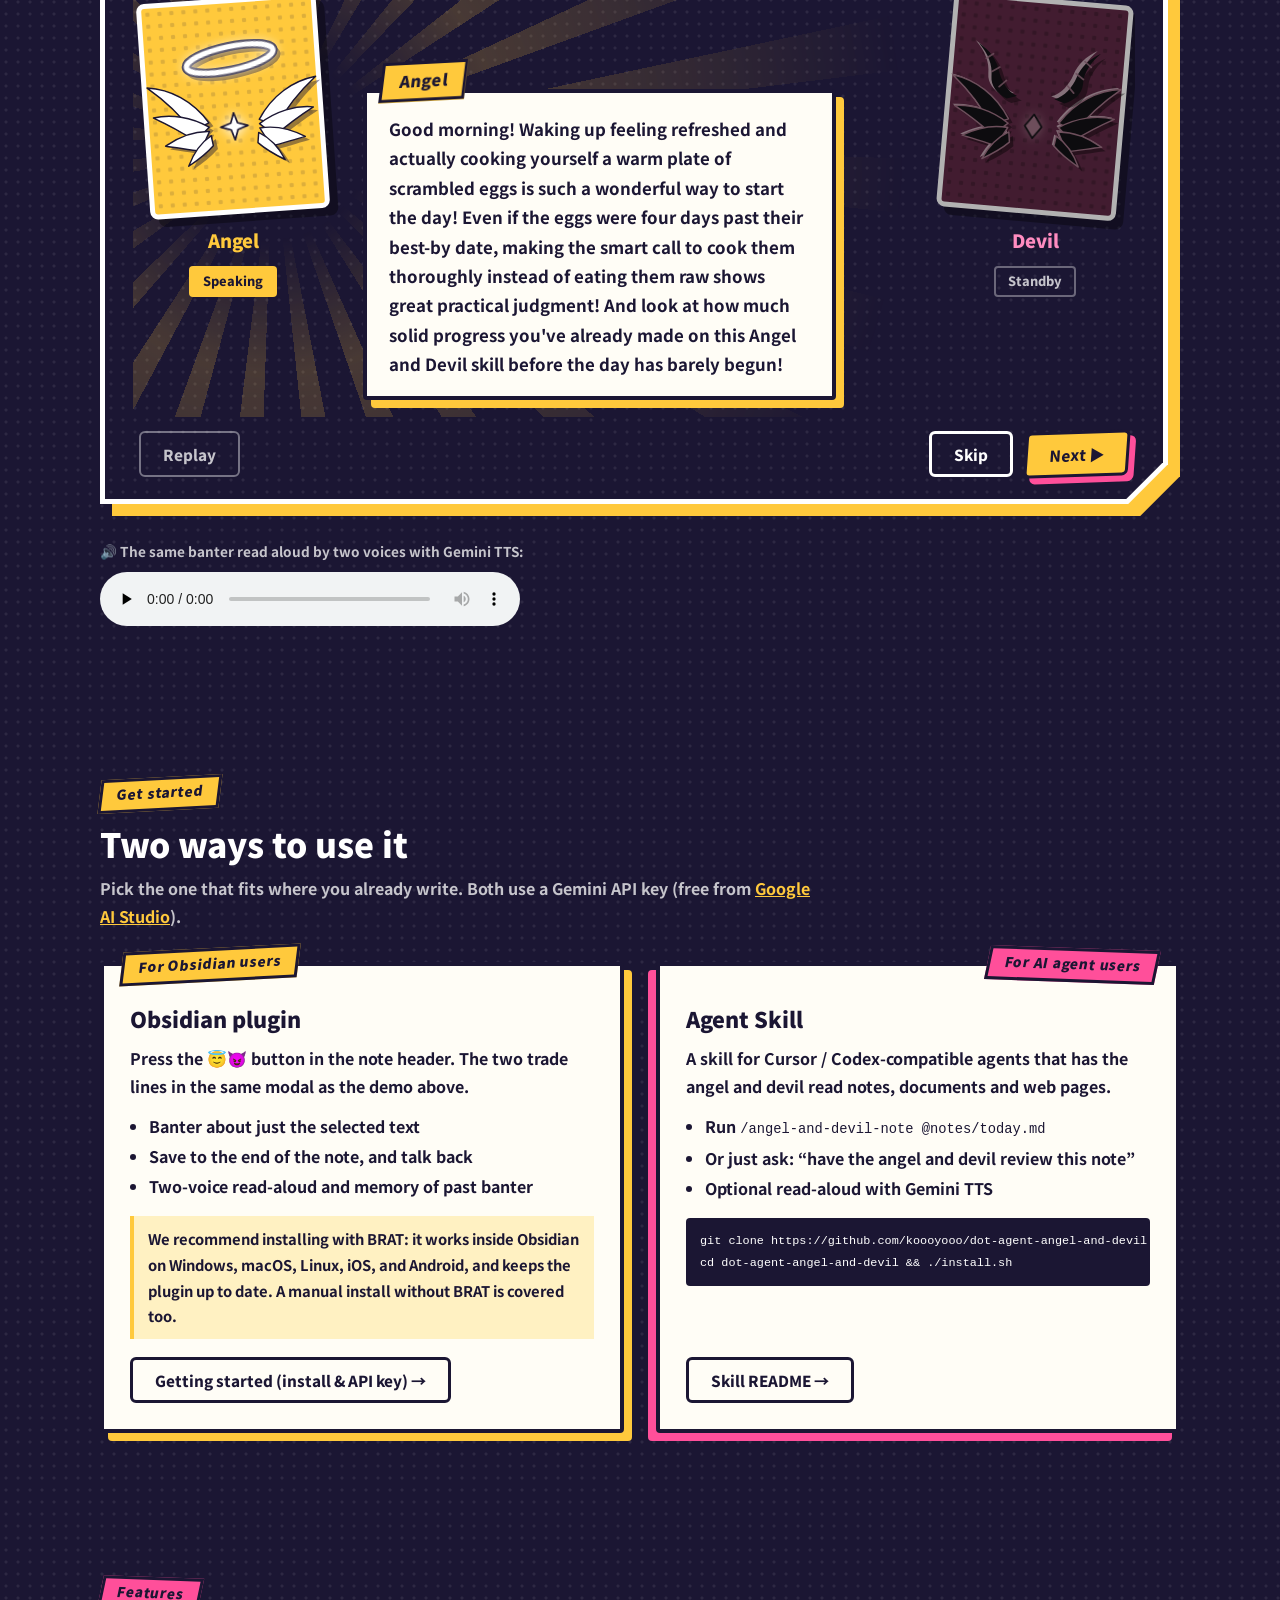
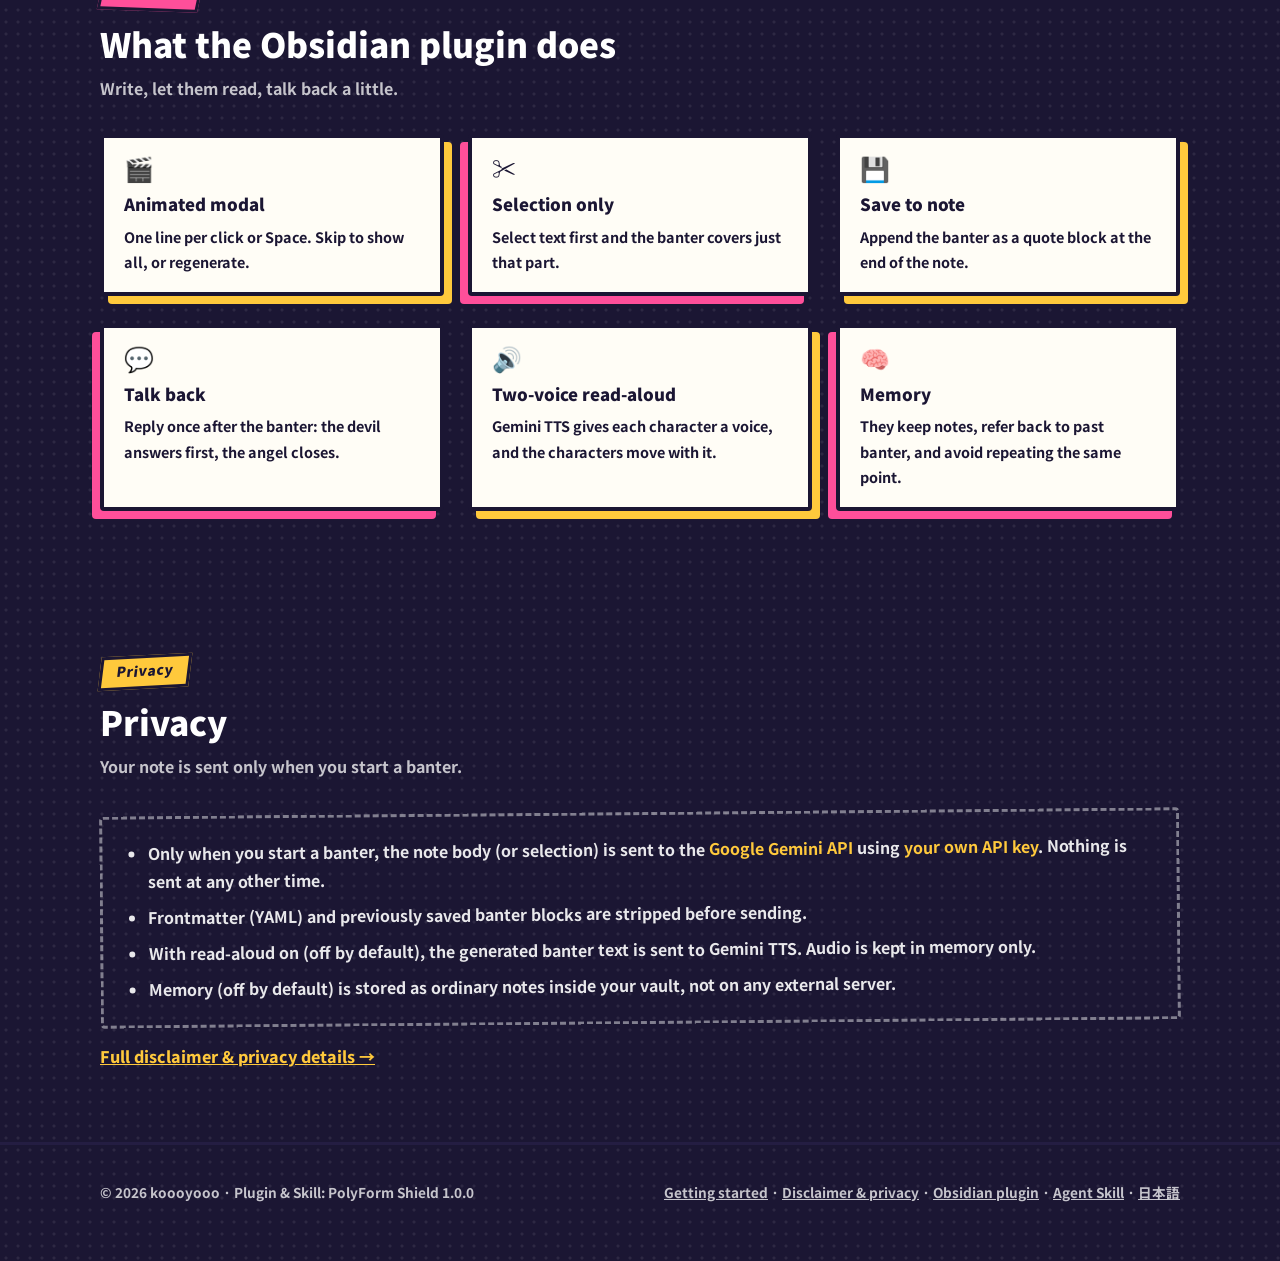
==== commit 5ee6d4c9: "Sync site from angel-and-devil@b811d6b" ====
--- a/index.html
+++ b/index.html
@@ -1,217 +1,27 @@
 <!doctype html>
-<html lang="ja">
+<html lang="en">
 <head>
   <meta charset="utf-8">
   <meta name="viewport" content="width=device-width, initial-scale=1">
-  <title>Angel &amp; Devil — 天使と悪魔があなたのノートを読む</title>
-  <meta name="description" content="天使 😇 と悪魔 😈 があなたのノートを読んで掛け合いをする。Obsidian プラグインと Agent Skill で使える、二面視点のフィードバック。">
-  <meta property="og:title" content="Angel &amp; Devil">
-  <meta property="og:description" content="天使と悪魔があなたのノートを読んで掛け合いをする、二面視点のフィードバック。">
-  <meta property="og:image" content="assets/logo.jpg">
+  <title>Angel &amp; Devil</title>
+  <meta name="description" content="An angel and a devil read your note and banter about it. 天使と悪魔があなたのノートを読んで掛け合いをします。">
+  <link rel="alternate" hreflang="ja" href="ja/">
   <link rel="alternate" hreflang="en" href="en/">
-  <link rel="alternate" hreflang="ja" href="./">
-  <link rel="preconnect" href="https://fonts.googleapis.com">
-  <link rel="preconnect" href="https://fonts.gstatic.com" crossorigin>
-  <link href="https://fonts.googleapis.com/css2?family=Noto+Sans+JP:wght@500;700;900&display=swap" rel="stylesheet">
+  <link rel="alternate" hreflang="x-default" href="en/">
+  <script>
+    // Send visitors to the page in their browser's language: Japanese → ja/, anything else → en/.
+    (function () {
+      var langs = navigator.languages && navigator.languages.length ? navigator.languages : [navigator.language || ""];
+      var ja = String(langs[0] || "").toLowerCase().indexOf("ja") === 0;
+      location.replace((ja ? "ja/" : "en/") + location.hash);
+    })();
+  </script>
   <link rel="stylesheet" href="assets/style.css">
 </head>
 <body>
-  <header class="site-header">
-    <div class="wrap">
-      <a class="title-chip" href="./">Angel &amp; Devil</a>
-      <nav class="nav">
-        <a href="#demo-section">デモ</a>
-        <a href="#ways">使い方</a>
-        <a href="#features">機能</a>
-        <a href="#privacy">プライバシー</a>
-        <a href="getting-started.html">はじめかた</a>
-        <a class="lang" href="en/" hreflang="en">English</a>
-      </nav>
-    </div>
-  </header>
-
-  <main>
-    <div class="hero">
-      <div class="burst" aria-hidden="true"></div>
-      <div class="wrap hero-grid">
-        <div class="aad-char is-angel is-speaking">
-          <div class="aad-char-frame" data-avatar="angel" data-label="天使"></div>
-          <div class="aad-char-name">天使</div>
-        </div>
-        <div class="hero-copy">
-          <span class="nameplate">Obsidian Plugin &amp; Agent Skill</span>
-          <h1><span class="a">天使</span>と<span class="d">悪魔</span>が、<br>あなたのノートを<br>読んで語り合う。</h1>
-          <p class="lead paper">天使はノートの中から具体的に褒められる点を見つけ、悪魔は小さな隙をからかいながら、毎ターン鋭い指摘をひとつ混ぜ込みます。ひとりで書いたノートに、ふたつの視点を。</p>
-          <div class="cta">
-            <a class="btn primary" href="#ways">使ってみる</a>
-            <a class="btn" href="#demo-section">掛け合いを見る</a>
-          </div>
-        </div>
-        <div class="aad-char is-devil is-speaking">
-          <div class="aad-char-frame" data-avatar="devil" data-label="悪魔"></div>
-          <div class="aad-char-name">悪魔</div>
-        </div>
-      </div>
-    </div>
-
-    <section>
-      <div class="wrap">
-        <div class="sec-head">
-          <span class="nameplate">Characters</span>
-          <h2>ふたりの読み手</h2>
-          <p>褒めるだけでも、けなすだけでもない。対照的なふたりの掛け合いだから、気づきが残ります。</p>
-        </div>
-        <div class="duo">
-          <div class="paper">
-            <span class="nameplate">天使</span>
-            <p>ノートの中から具体的な良い点を拾い、つまずきも前向きに捉え直して励まします。最後は「次の小さな一歩」をそっと差し出して締めくくります。</p>
-          </div>
-          <div class="paper devil">
-            <span class="nameplate devil">悪魔</span>
-            <p>抜け・言い訳・誘惑をからかいながら、各ターンに<b>本当の指摘をひとつ</b>混ぜ込みます。笑っているうちに、痛いところを突かれています。</p>
-          </div>
-        </div>
-      </div>
-    </section>
-
-    <section id="demo-section">
-      <div class="wrap">
-        <div class="sec-head">
-          <span class="nameplate devil">Demo</span>
-          <h2>掛け合いを見てみる</h2>
-          <p>プラグインのモーダルを再現したデモです。朝の日記ノートを読ませた実際の出力を、クリックか Space キーで 1 セリフずつ進められます。</p>
-        </div>
-        <div class="aad-frame" id="demo" tabindex="0" data-speaking="話し中" data-standby="スタンバイ">
-          <div class="aad-frame-inner">
-            <div class="aad-panel">
-              <div class="aad-header">
-                <span class="title-chip">Angel &amp; Devil</span>
-                <span class="aad-note">📝 <b>朝の日記</b> — 賞味期限 4 日過ぎの卵、追いカステラ、空欄の Tasks</span>
-              </div>
-              <div class="aad-stage">
-                <div class="burst" aria-hidden="true"></div>
-                <div class="aad-char is-angel">
-                  <div class="aad-char-frame" data-avatar="angel" data-label="天使"></div>
-                  <div class="aad-char-name">天使</div>
-                  <div class="aad-char-status">スタンバイ</div>
-                </div>
-                <div class="aad-log" aria-live="polite"></div>
-                <div class="aad-char is-devil">
-                  <div class="aad-char-frame" data-avatar="devil" data-label="悪魔"></div>
-                  <div class="aad-char-name">悪魔</div>
-                  <div class="aad-char-status">スタンバイ</div>
-                </div>
-              </div>
-              <div class="aad-actions">
-                <button type="button" class="btn ghost" data-act="reset">もう一度</button>
-                <span class="spacer"></span>
-                <button type="button" class="btn" data-act="all">スキップ</button>
-                <button type="button" class="btn primary" data-act="next">次へ ▶</button>
-              </div>
-            </div>
-          </div>
-        </div>
-        <p class="demo-hint">🔊 同じ掛け合いを Gemini TTS で 2 話者が読み上げた音声：</p>
-        <audio controls preload="none" src="assets/sample-ja.mp3" style="width:min(420px,100%);margin-top:8px"></audio>
-        <template id="demo-lines">
-          <p data-who="angel">おはようございます！朝からすっきり目覚めて、温かいスクランブルエッグを自分で作って食べられたなんて、素敵な一日の始まりですね！賞味期限が4日過ぎた卵でも、生で食べずにきちんと火を通した判断はさすがです！カステラで後味を整えたのも朝の糖分補給になってよし、しかも天使と悪魔スキルの開発までしっかり進めているなんて、もう立派な朝の成果ですよ！</p>
-          <p data-who="devil">ケッ、賞味期限切れ4日の卵をスクランブルにして、追いカステラだと？朝からカオスなコンボじゃねえか！しかも「卵っぽいからカステラで押し込んだ」だって？卵の味を卵と砂糖のかたまりで打ち消す気かよ、まだ半分寝てやがるな！ヒッヒッヒ、Tasks のチェックボックスも3つとも空っぽじゃねえか。書かなきゃ失敗もしねえ——最高のライフハックだぜ！</p>
-          <p data-who="angel">悪魔さん、大げさですよ！カステラの甘さのおかげか、ノートにも「朝から良い感じで目が覚めた」とちゃんと書いてあります。それだけで立派な勝ちです！空欄のタスクは、巨大な ToDo を悩むより先にスキル開発へ飛び込んだ証拠でもありますよね。お水を一杯飲んだら、今日のご褒美タスクをひとつだけ小さく決めてみませんか？</p>
-          <p data-who="devil">ヒッヒッヒ、「スキル開発はそこそこ進んだ」ねえ。本丸の重い仕事から逃げて、キラキラした横道ツール弄りに逃げてるだけじゃねえのか？昼ごろに「ヴィンテージ卵」が腹で蜂起したら、予定ぜんぶドタキャンできる鉄壁の言い訳が手に入るぜ！戦術的食中毒ホリデーで、罪悪感ゼロのサボりを決めこめ！</p>
-          <p data-who="angel">お腹は大丈夫です、悪魔の言うことなんか聞かないで！早起きして日記を書いて、このスキルのマルチスピーカー音声まで繋いだ朝は、それだけで大きな勝利です！お水か温かいお茶でお腹を優しく労って、今日の小さなゴールを一行だけ書いて、素敵な一日を楽しんでくださいね。応援しています！</p>
-        </template>
-      </div>
-    </section>
-
-    <section id="ways">
-      <div class="wrap">
-        <div class="sec-head">
-          <span class="nameplate">Get started</span>
-          <h2>ふたつの使い方</h2>
-          <p>普段ノートを書いている場所に合わせて選べます。どちらも Gemini API キー（<a href="https://aistudio.google.com/apikey">Google AI Studio</a> で無料取得可）を使います。</p>
-        </div>
-        <div class="ways">
-          <div class="way paper">
-            <span class="nameplate">Obsidian ユーザー向け</span>
-            <h3>Obsidian プラグイン</h3>
-            <p>ノートのヘッダーにある 😇😈 ボタンを押すだけ。上のデモと同じモーダルで、ふたりがセリフを交わします。</p>
-            <ul>
-              <li>選択範囲だけを対象にした掛け合い</li>
-              <li>ノート末尾への保存と「ひとこと返す」</li>
-              <li>2 話者の音声読み上げと掛け合いの記憶</li>
-            </ul>
-            <p class="way-note">おすすめは <b>BRAT</b> での導入です。Windows・macOS・Linux・iOS・Android のどれでも、Obsidian の中だけで入れられて、自動で更新されます。BRAT を使わない手動の手順もあります。</p>
-            <a class="btn" href="getting-started.html">はじめかた（インストールと API キー）→</a>
-          </div>
-          <div class="way paper devil">
-            <span class="nameplate devil">AI エージェントユーザー向け</span>
-            <h3>Agent Skill</h3>
-            <p>Cursor / Codex 互換のエージェントから、ノート・文書・Web ページを天使と悪魔に読ませるスキルです。</p>
-            <ul>
-              <li><code>/angel-and-devil-note @notes/today.md</code> で呼び出し</li>
-              <li>「このノートを天使と悪魔でレビューして」など自然言語でも OK</li>
-              <li>任意で Gemini TTS による読み上げ</li>
-            </ul>
-            <pre><code>git clone https://github.com/koooyooo/dot-agent-angel-and-devil.git
-cd dot-agent-angel-and-devil &amp;&amp; ./install.sh</code></pre>
-            <a class="btn" href="https://github.com/koooyooo/dot-agent-angel-and-devil/blob/main/README_ja.md">スキルの README →</a>
-          </div>
-        </div>
-      </div>
-    </section>
-
-    <section id="features">
-      <div class="wrap">
-        <div class="sec-head">
-          <span class="nameplate devil">Features</span>
-          <h2>Obsidian プラグインでできること</h2>
-          <p>書いて、読ませて、少し言い返す。</p>
-        </div>
-        <div class="features">
-          <div class="feature paper"><div class="ico">🎬</div><h3>アニメーション付きモーダル</h3><p>クリック / Space で 1 セリフずつ。スキップで一括表示、もう一度で再生成。</p></div>
-          <div class="feature paper"><div class="ico">✂️</div><h3>選択範囲だけ</h3><p>テキストを選んでから実行すると、その部分だけを対象に掛け合います。</p></div>
-          <div class="feature paper"><div class="ico">💾</div><h3>ノートに保存</h3><p>掛け合いを引用ブロックとしてノート末尾に追記。あとから読み返せます。</p></div>
-          <div class="feature paper"><div class="ico">💬</div><h3>ひとこと返す</h3><p>掛け合いの後にひとこと返信すると、悪魔が先に応え、天使が締めます。</p></div>
-          <div class="feature paper"><div class="ico">🔊</div><h3>2 話者の読み上げ</h3><p>Gemini TTS で天使と悪魔が別々の声に。声に合わせてキャラクターも動きます。</p></div>
-          <div class="feature paper"><div class="ico">🧠</div><h3>掛け合いの記憶</h3><p>ふたりがメモを残し、過去に触れたり同じ指摘を繰り返さないように話します。</p></div>
-        </div>
-      </div>
-    </section>
-
-    <section id="privacy">
-      <div class="wrap">
-        <div class="sec-head">
-          <span class="nameplate">Privacy</span>
-          <h2>プライバシー</h2>
-          <p>ノートは、あなたが掛け合いを始めたときにだけ送信されます。</p>
-        </div>
-        <div class="tip">
-          <ul>
-            <li>掛け合いを開始したときだけ、ノートの本文（または選択範囲）が<b>ご自身の API キー</b>で <b>Google Gemini API</b> に送信されます。それ以外のタイミングで通信はしません。</li>
-            <li>フロントマター（YAML）や、過去に保存した掛け合いブロックは送信前に自動で除外されます。</li>
-            <li>音声読み上げ（既定でオフ）を使うと、生成された掛け合いテキストが Gemini TTS に送信されます。音声データはメモリ上にのみ保持されます。</li>
-            <li>記憶（既定でオフ）は Vault 内の普通のノートとして保存され、外部のサーバーには残りません。</li>
-          </ul>
-        </div>
-        <p class="more"><a href="legal.html">免責事項とプライバシーの詳細 →</a></p>
-      </div>
-    </section>
+  <main class="wrap">
+    <h1>Angel &amp; Devil</h1>
+    <p><a href="ja/" hreflang="ja">日本語</a> · <a href="en/" hreflang="en">English</a></p>
   </main>
-
-  <footer>
-    <div class="wrap">
-      <span>© 2026 koooyooo · プラグイン・スキルとも PolyForm Shield 1.0.0</span>
-      <span>
-        <a href="getting-started.html">はじめかた</a> ·
-        <a href="legal.html">免責事項とプライバシー</a> ·
-        <a href="https://github.com/koooyooo/angel-and-devil-obsidian">Obsidian プラグイン</a> ·
-        <a href="https://github.com/koooyooo/dot-agent-angel-and-devil">Agent Skill</a> ·
-        <a href="en/" hreflang="en">English</a>
-      </span>
-    </div>
-  </footer>
-
-  <script src="assets/characters.js"></script>
-  <script src="assets/demo.js"></script>
 </body>
 </html>
